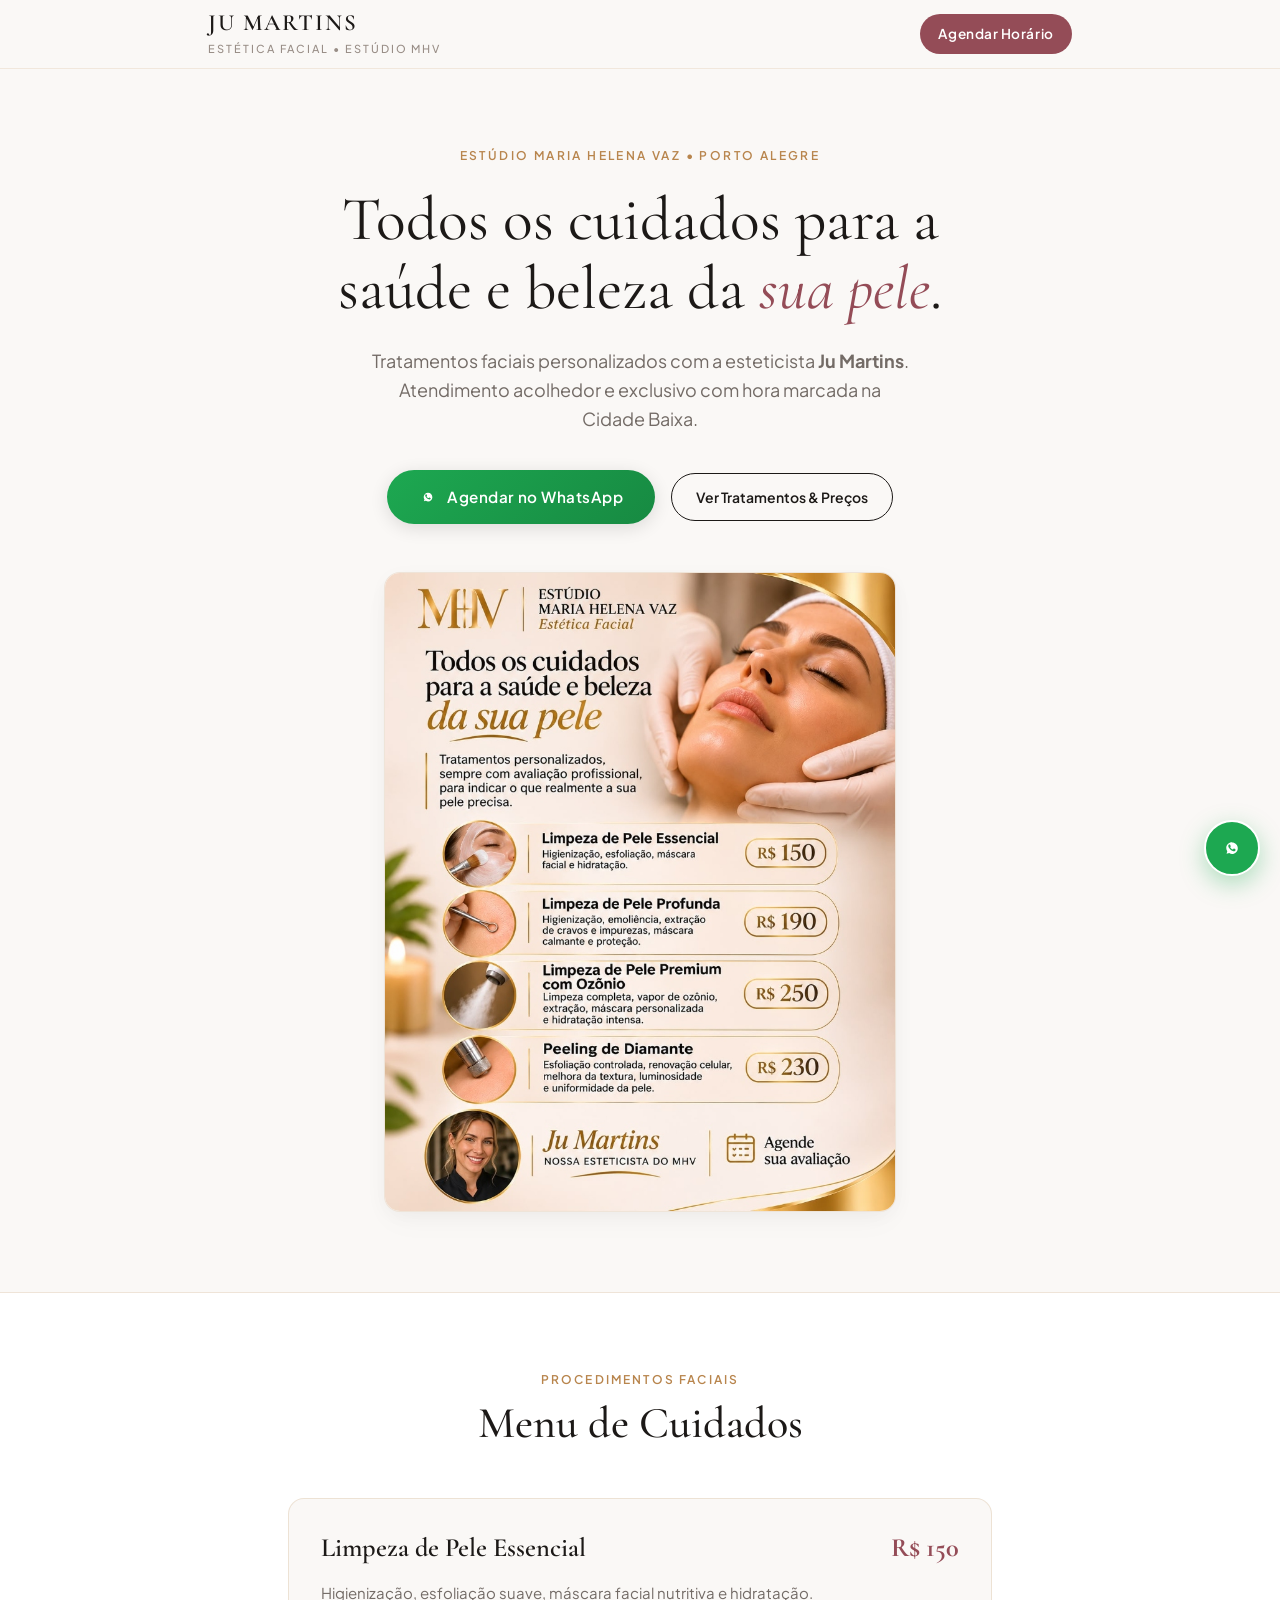
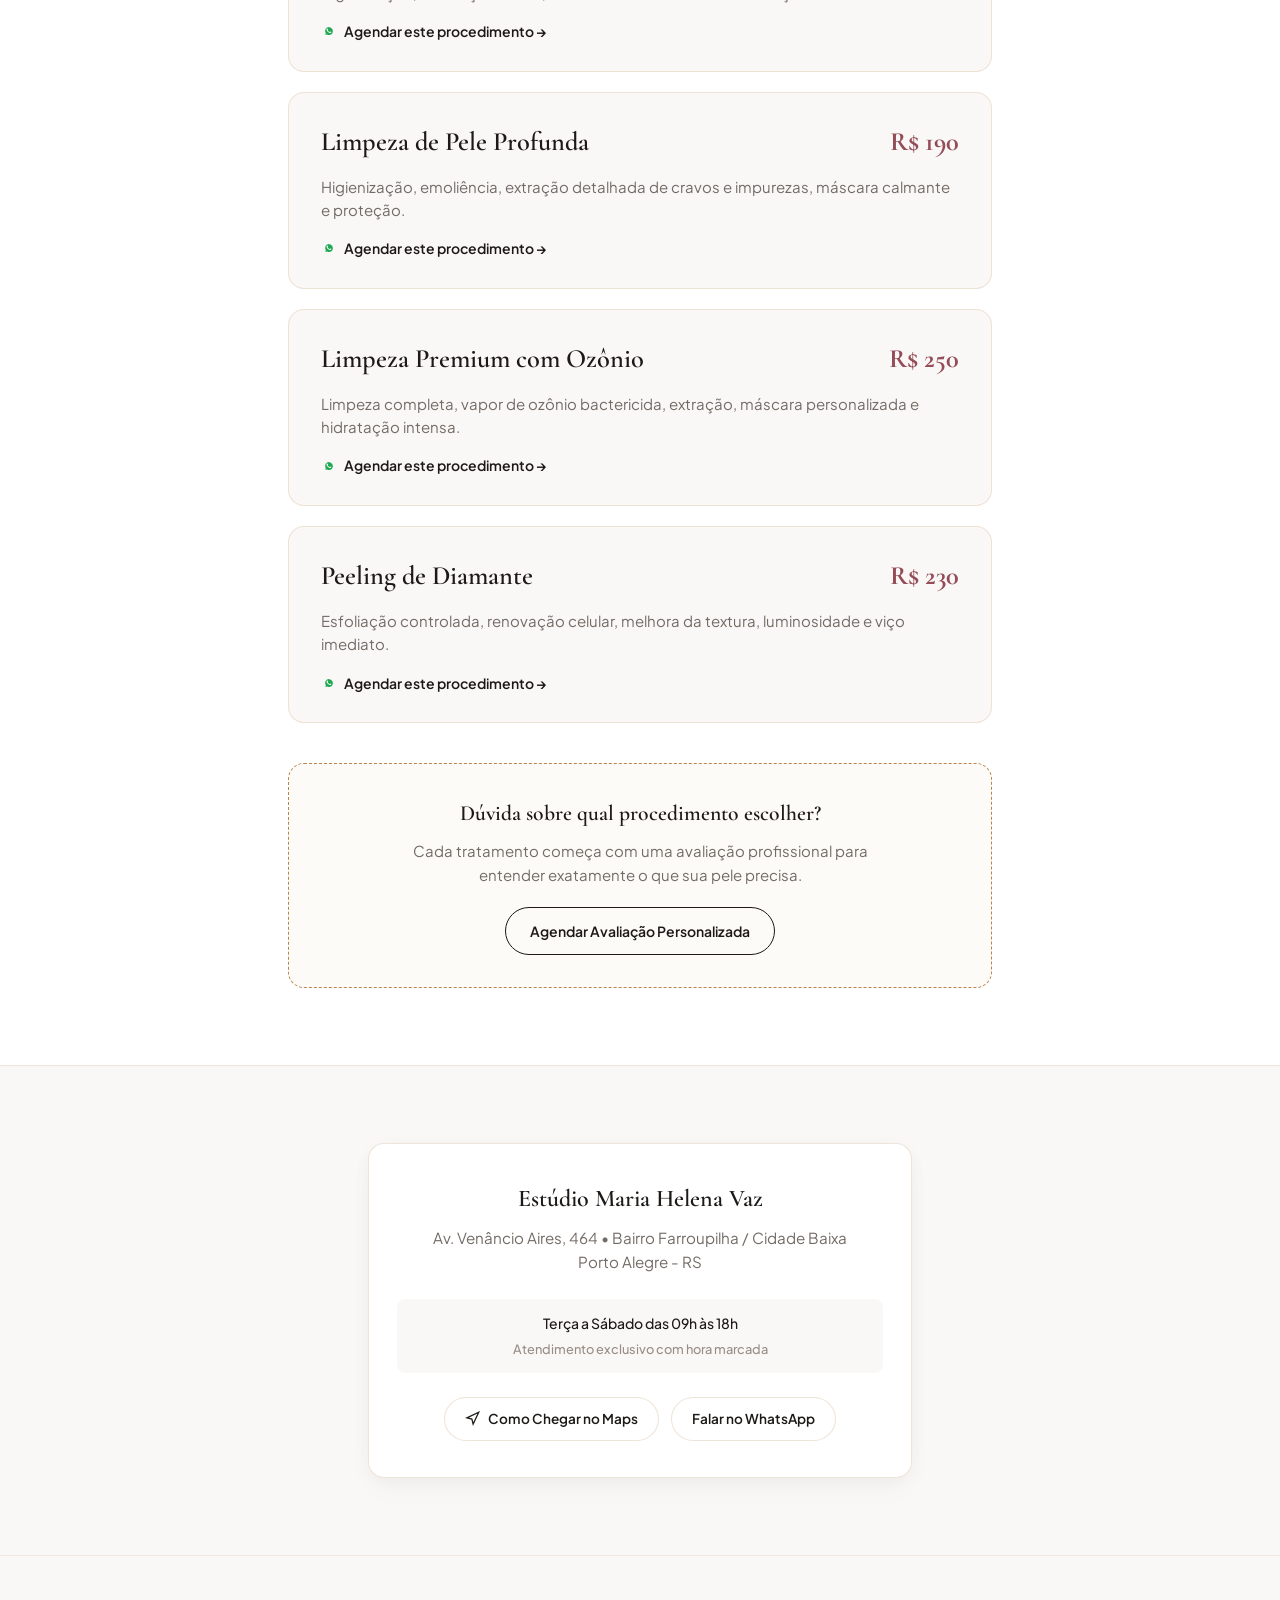
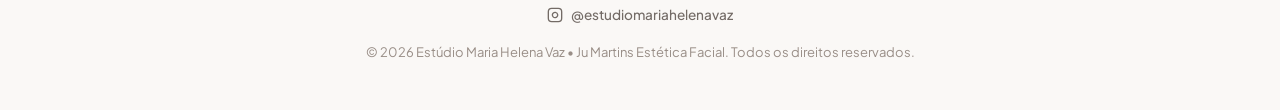
==== index.html @ d86a7240 "feat: site minimalista de agendamento Ju Martins Estetica Facial" ====
<!DOCTYPE html>
<html lang="pt-BR">
<head>
  <meta charset="UTF-8">
  <meta name="viewport" content="width=device-width, initial-scale=1.0, maximum-scale=5.0, viewport-fit=cover">
  <title>Ju Martins | Estética Facial &bull; Estúdio MHV</title>
  
  <meta name="description" content="Tratamentos faciais personalizados com a esteticista Ju Martins no Estúdio Maria Helena Vaz. Av. Venâncio Aires, 464 — Porto Alegre.">
  <meta name="theme-color" content="#FAF8F6">
  
  <!-- Open Graph -->
  <meta property="og:type" content="website">
  <meta property="og:title" content="Ju Martins | Estética Facial &bull; Estúdio MHV">
  <meta property="og:description" content="Todos os cuidados para a saúde e beleza da sua pele. Agendamentos pelo WhatsApp.">
  <meta property="og:image" content="assets/banner-mhv.jpg">
  <meta property="og:locale" content="pt_BR">

  <!-- Favicon -->
  <link rel="icon" href="data:image/svg+xml,<svg xmlns=%22http://www.w3.org/2000/svg%22 viewBox=%220%22%20100%20100%22><text y=%22.9em%22 font-size=%2290%22>✨</text></svg>">

  <!-- Google Fonts -->
  <link rel="preconnect" href="https://fonts.googleapis.com">
  <link rel="preconnect" href="https://fonts.gstatic.com" crossorigin>
  <link rel="stylesheet" href="https://fonts.googleapis.com/css2?family=Cormorant+Garamond:ital,wght@0,400;0,500;0,600;0,700;1,400&family=Plus+Jakarta+Sans:wght@300;400;500;600&display=swap">

  <!-- Preload LCP -->
  <link rel="preload" as="image" href="assets/banner-mhv.jpg" fetchpriority="high">

  <!-- Meta Pixel Code -->
  <script>
    !function(f,b,e,v,n,t,s)
    {if(f.fbq)return;n=f.fbq=function(){n.callMethod?
    n.callMethod.apply(n,arguments):n.queue.push(arguments)};
    if(!f._fbq)f._fbq=n;n.push=n;n.loaded=!0;n.version='2.0';
    n.queue=[];t=b.createElement(e);t.async=!0;
    t.src=v;s=b.getElementsByTagName(e)[0];
    s.parentNode.insertBefore(t,s)}(window, document,'script',
    'https://connect.facebook.net/en_US/fbevents.js');
    
    window.META_PIXEL_ID = "SEU_PIXEL_ID_AQUI"; 
    if (window.META_PIXEL_ID && !window.META_PIXEL_ID.includes("SEU_PIXEL")) {
      fbq('init', window.META_PIXEL_ID);
      fbq('track', 'PageView');
    }
  </script>

  <!-- Google Tag -->
  <script async src="https://www.googletagmanager.com/gtag/js?id=G-XXXXXXXXXX"></script>
  <script>
    window.dataLayer = window.dataLayer || [];
    function gtag(){dataLayer.push(arguments);}
    gtag('js', new Date());
    gtag('config', 'G-XXXXXXXXXX', { 'send_page_view': true });
  </script>

  <!-- Estilos -->
  <link rel="stylesheet" href="css/root.css">
  <link rel="stylesheet" href="css/style.css">
</head>
<body>

  <!-- ========================================================================
       HEADER DISCRETO
       ======================================================================== -->
  <header class="site-header">
    <div class="site-container header-inner">
      <a href="#hero" class="brand-logo" aria-label="Ju Martins Estética Facial">
        <span class="brand-title">Ju Martins</span>
        <span class="brand-sub">Estética Facial &bull; Estúdio MHV</span>
      </a>

      <a href="https://wa.me/5551981406640" 
         class="header-cta js-whatsapp-trigger" 
         data-placement="header" 
         data-service="Agendamento Geral"
         aria-label="Agendar horário no WhatsApp">
        Agendar Horário
      </a>
    </div>
  </header>

  <main>
    <!-- ========================================================================
         HERO MINIMALISTA
         ======================================================================== -->
    <section class="hero-section" id="hero">
      <div class="site-container">
        <span class="hero-tag">Estúdio Maria Helena Vaz &bull; Porto Alegre</span>
        <h1 class="hero-title">
          Todos os cuidados para a saúde e beleza da <em>sua pele</em>.
        </h1>
        <p class="hero-desc">
          Tratamentos faciais personalizados com a esteticista <strong>Ju Martins</strong>. Atendimento acolhedor e exclusivo com hora marcada na Cidade Baixa.
        </p>

        <div class="hero-actions">
          <a href="https://wa.me/5551981406640" 
             class="btn-primary btn-whatsapp js-whatsapp-trigger" 
             data-placement="hero_primary" 
             data-service="Avaliação Geral">
            <svg width="18" height="18" viewBox="0 0 24 24" fill="currentColor" aria-hidden="true">
              <path d="M12.031 6.172c-3.181 0-5.767 2.586-5.768 5.766-.001 1.298.38 2.27 1.019 3.287l-.711 2.598 2.669-.699c.969.587 1.764.884 2.801.884l.001-.001c3.18 0 5.767-2.586 5.768-5.766 0-3.18-2.587-5.769-5.78-5.769zm3.374 8.213c-.14.394-.808.756-1.121.785-.314.03-.708.06-2.203-.541-1.802-.725-2.96-2.56-3.05-2.679-.089-.119-.729-.972-.729-1.855 0-.883.462-1.317.625-1.496.163-.179.356-.224.475-.224.119 0 .238.001.341.006.109.006.255-.041.399.304.149.357.509 1.242.554 1.332.045.09.075.194.015.313-.06.119-.089.194-.179.299-.089.104-.188.233-.268.313-.09.09-.184.188-.079.367.104.179.465.767 1.001 1.244.69.614 1.272.805 1.451.895.179.09.283.075.388-.045.104-.119.447-.521.566-.7.119-.179.238-.149.399-.09.16.06 1.02.481 1.196.57.175.09.293.134.337.208.045.074.045.432-.095.826z"/>
            </svg>
            Agendar no WhatsApp
          </a>
          <a href="#tratamentos" class="btn-secondary">
            Ver Tratamentos & Preços
          </a>
        </div>

        <div class="hero-visual">
          <img src="assets/banner-mhv.jpg" 
               alt="Estúdio Maria Helena Vaz - Ju Martins Estética Facial" 
               fetchpriority="high"
               loading="eager" 
               width="600" 
               height="750">
        </div>
      </div>
    </section>

    <!-- ========================================================================
         MENU DE TRATAMENTOS (SPA MENU ELEGANTE & ENXUTO)
         ======================================================================== -->
    <section class="menu-section" id="tratamentos">
      <div class="site-container">
        <div class="section-head">
          <span class="section-subtitle">Procedimentos Faciais</span>
          <h2 class="section-title">Menu de Cuidados</h2>
        </div>

        <div class="treatments-list" id="treatments-container">
          <!-- Item 1 -->
          <article class="treatment-item">
            <div class="treatment-row">
              <h3 class="treatment-name">Limpeza de Pele Essencial</h3>
              <span class="treatment-price">R$ 150</span>
            </div>
            <p class="treatment-desc">Higienização, esfoliação suave, máscara facial nutritiva e hidratação.</p>
            <a href="https://wa.me/5551981406640?text=Ol%C3%A1%2C%20Ju!%20Gostaria%20de%20agendar%20a%20Limpeza%20de%20Pele%20Essencial%20(R%24%20150)%20no%20Est%C3%BAdio%20MHV." 
               class="treatment-link js-whatsapp-trigger" 
               data-placement="menu_item" 
               data-service="Limpeza de Pele Essencial" 
               data-price="150">
              <svg width="16" height="16" viewBox="0 0 24 24" fill="currentColor" aria-hidden="true">
                <path d="M12.031 6.172c-3.181 0-5.767 2.586-5.768 5.766-.001 1.298.38 2.27 1.019 3.287l-.711 2.598 2.669-.699c.969.587 1.764.884 2.801.884l.001-.001c3.18 0 5.767-2.586 5.768-5.766 0-3.18-2.587-5.769-5.78-5.769zm3.374 8.213c-.14.394-.808.756-1.121.785-.314.03-.708.06-2.203-.541-1.802-.725-2.96-2.56-3.05-2.679-.089-.119-.729-.972-.729-1.855 0-.883.462-1.317.625-1.496.163-.179.356-.224.475-.224.119 0 .238.001.341.006.109.006.255-.041.399.304.149.357.509 1.242.554 1.332.045.09.075.194.015.313-.06.119-.089.194-.179.299-.089.104-.188.233-.268.313-.09.09-.184.188-.079.367.104.179.465.767 1.001 1.244.69.614 1.272.805 1.451.895.179.09.283.075.388-.045.104-.119.447-.521.566-.7.119-.179.238-.149.399-.09.16.06 1.02.481 1.196.57.175.09.293.134.337.208.045.074.045.432-.095.826z"/>
              </svg>
              Agendar este procedimento &rarr;
            </a>
          </article>

          <!-- Item 2 -->
          <article class="treatment-item">
            <div class="treatment-row">
              <h3 class="treatment-name">Limpeza de Pele Profunda</h3>
              <span class="treatment-price">R$ 190</span>
            </div>
            <p class="treatment-desc">Higienização, emoliência, extração detalhada de cravos e impurezas, máscara calmante e proteção.</p>
            <a href="https://wa.me/5551981406640?text=Ol%C3%A1%2C%20Ju!%20Gostaria%20de%20agendar%20a%20Limpeza%20de%20Pele%20Profunda%20(R%24%20190)%20no%20Est%C3%BAdio%20MHV." 
               class="treatment-link js-whatsapp-trigger" 
               data-placement="menu_item" 
               data-service="Limpeza de Pele Profunda" 
               data-price="190">
              <svg width="16" height="16" viewBox="0 0 24 24" fill="currentColor" aria-hidden="true">
                <path d="M12.031 6.172c-3.181 0-5.767 2.586-5.768 5.766-.001 1.298.38 2.27 1.019 3.287l-.711 2.598 2.669-.699c.969.587 1.764.884 2.801.884l.001-.001c3.18 0 5.767-2.586 5.768-5.766 0-3.18-2.587-5.769-5.78-5.769zm3.374 8.213c-.14.394-.808.756-1.121.785-.314.03-.708.06-2.203-.541-1.802-.725-2.96-2.56-3.05-2.679-.089-.119-.729-.972-.729-1.855 0-.883.462-1.317.625-1.496.163-.179.356-.224.475-.224.119 0 .238.001.341.006.109.006.255-.041.399.304.149.357.509 1.242.554 1.332.045.09.075.194.015.313-.06.119-.089.194-.179.299-.089.104-.188.233-.268.313-.09.09-.184.188-.079.367.104.179.465.767 1.001 1.244.69.614 1.272.805 1.451.895.179.09.283.075.388-.045.104-.119.447-.521.566-.7.119-.179.238-.149.399-.09.16.06 1.02.481 1.196.57.175.09.293.134.337.208.045.074.045.432-.095.826z"/>
              </svg>
              Agendar este procedimento &rarr;
            </a>
          </article>

          <!-- Item 3 -->
          <article class="treatment-item">
            <div class="treatment-row">
              <h3 class="treatment-name">Limpeza Premium com Ozônio</h3>
              <span class="treatment-price">R$ 250</span>
            </div>
            <p class="treatment-desc">Limpeza completa, vapor de ozônio bactericida, extração, máscara personalizada e hidratação intensa.</p>
            <a href="https://wa.me/5551981406640?text=Ol%C3%A1%2C%20Ju!%20Gostaria%20de%20agendar%20a%20Limpeza%20Premium%20com%20Oz%C3%B4nio%20(R%24%20250)%20no%20Est%C3%BAdio%20MHV." 
               class="treatment-link js-whatsapp-trigger" 
               data-placement="menu_item" 
               data-service="Limpeza Premium com Ozônio" 
               data-price="250">
              <svg width="16" height="16" viewBox="0 0 24 24" fill="currentColor" aria-hidden="true">
                <path d="M12.031 6.172c-3.181 0-5.767 2.586-5.768 5.766-.001 1.298.38 2.27 1.019 3.287l-.711 2.598 2.669-.699c.969.587 1.764.884 2.801.884l.001-.001c3.18 0 5.767-2.586 5.768-5.766 0-3.18-2.587-5.769-5.78-5.769zm3.374 8.213c-.14.394-.808.756-1.121.785-.314.03-.708.06-2.203-.541-1.802-.725-2.96-2.56-3.05-2.679-.089-.119-.729-.972-.729-1.855 0-.883.462-1.317.625-1.496.163-.179.356-.224.475-.224.119 0 .238.001.341.006.109.006.255-.041.399.304.149.357.509 1.242.554 1.332.045.09.075.194.015.313-.06.119-.089.194-.179.299-.089.104-.188.233-.268.313-.09.09-.184.188-.079.367.104.179.465.767 1.001 1.244.69.614 1.272.805 1.451.895.179.09.283.075.388-.045.104-.119.447-.521.566-.7.119-.179.238-.149.399-.09.16.06 1.02.481 1.196.57.175.09.293.134.337.208.045.074.045.432-.095.826z"/>
              </svg>
              Agendar este procedimento &rarr;
            </a>
          </article>

          <!-- Item 4 -->
          <article class="treatment-item">
            <div class="treatment-row">
              <h3 class="treatment-name">Peeling de Diamante</h3>
              <span class="treatment-price">R$ 230</span>
            </div>
            <p class="treatment-desc">Esfoliação controlada, renovação celular, melhora da textura, luminosidade e viço imediato.</p>
            <a href="https://wa.me/5551981406640?text=Ol%C3%A1%2C%20Ju!%20Gostaria%20de%20agendar%20o%20Peeling%20de%20Diamante%20(R%24%20230)%20no%20Est%C3%BAdio%20MHV." 
               class="treatment-link js-whatsapp-trigger" 
               data-placement="menu_item" 
               data-service="Peeling de Diamante" 
               data-price="230">
              <svg width="16" height="16" viewBox="0 0 24 24" fill="currentColor" aria-hidden="true">
                <path d="M12.031 6.172c-3.181 0-5.767 2.586-5.768 5.766-.001 1.298.38 2.27 1.019 3.287l-.711 2.598 2.669-.699c.969.587 1.764.884 2.801.884l.001-.001c3.18 0 5.767-2.586 5.768-5.766 0-3.18-2.587-5.769-5.78-5.769zm3.374 8.213c-.14.394-.808.756-1.121.785-.314.03-.708.06-2.203-.541-1.802-.725-2.96-2.56-3.05-2.679-.089-.119-.729-.972-.729-1.855 0-.883.462-1.317.625-1.496.163-.179.356-.224.475-.224.119 0 .238.001.341.006.109.006.255-.041.399.304.149.357.509 1.242.554 1.332.045.09.075.194.015.313-.06.119-.089.194-.179.299-.089.104-.188.233-.268.313-.09.09-.184.188-.079.367.104.179.465.767 1.001 1.244.69.614 1.272.805 1.451.895.179.09.283.075.388-.045.104-.119.447-.521.566-.7.119-.179.238-.149.399-.09.16.06 1.02.481 1.196.57.175.09.293.134.337.208.045.074.045.432-.095.826z"/>
              </svg>
              Agendar este procedimento &rarr;
            </a>
          </article>
        </div>

        <div class="note-box">
          <h4>Dúvida sobre qual procedimento escolher?</h4>
          <p>Cada tratamento começa com uma avaliação profissional para entender exatamente o que sua pele precisa.</p>
          <a href="https://wa.me/5551981406640?text=Ol%C3%A1%2C%20Ju%20Martins!%20Gostaria%20de%20agendar%20uma%20avalia%C3%A7%C3%A3o%20facial%20no%20Est%C3%BAdio%20Maria%20Helena%20Vaz." 
             class="btn-secondary js-whatsapp-trigger" 
             data-placement="evaluation_box" 
             data-service="Avaliação Facial Inicial">
            Agendar Avaliação Personalizada
          </a>
        </div>
      </div>
    </section>

    <!-- ========================================================================
         ESPAÇO & LOCALIZAÇÃO
         ======================================================================== -->
    <section class="location-section" id="localizacao">
      <div class="site-container">
        <div class="location-card">
          <div class="location-address">
            <h4>Estúdio Maria Helena Vaz</h4>
            <p>
              Av. Venâncio Aires, 464 &bull; Bairro Farroupilha / Cidade Baixa<br>
              Porto Alegre - RS
            </p>
          </div>

          <div class="location-hours">
            <span>Terça a Sábado das 09h às 18h</span>
            <span style="font-size: 0.8rem; color: var(--text-soft);">Atendimento exclusivo com hora marcada</span>
          </div>

          <div class="location-actions">
            <a href="https://www.google.com/maps/search/?api=1&query=Av.+Ven%C3%A2ncio+Aires%2C+464+-+Cidade+Baixa%2C+Porto+Alegre+-+RS" 
               target="_blank" 
               rel="noopener noreferrer" 
               class="btn-pill-maps">
              <svg width="15" height="15" viewBox="0 0 24 24" fill="none" stroke="currentColor" stroke-width="2">
                <polygon points="3 11 22 2 13 21 11 13 3 11"></polygon>
              </svg>
              Como Chegar no Maps
            </a>
            <a href="https://wa.me/5551981406640" 
               class="btn-pill-maps js-whatsapp-trigger" 
               data-placement="location_card" 
               data-service="Dúvidas de Localização">
              Falar no WhatsApp
            </a>
          </div>
        </div>
      </div>
    </section>
  </main>

  <!-- ========================================================================
       FOOTER DISCRETO
       ======================================================================== -->
  <footer class="site-footer">
    <div class="site-container footer-inner">
      <a href="https://instagram.com/estudiomariahelenavaz" 
         target="_blank" 
         rel="noopener noreferrer" 
         class="footer-social">
        <svg width="16" height="16" viewBox="0 0 24 24" fill="none" stroke="currentColor" stroke-width="2">
          <rect x="2" y="2" width="20" height="20" rx="5" ry="5"></rect>
          <path d="M16 11.37A4 4 0 1 1 12.63 8 4 4 0 0 1 16 11.37z"></path>
          <line x1="17.5" y1="6.5" x2="17.51" y2="6.5"></line>
        </svg>
        <span>@estudiomariahelenavaz</span>
      </a>
      <p>&copy; <span id="year">2026</span> Estúdio Maria Helena Vaz &bull; Ju Martins Estética Facial. Todos os direitos reservados.</p>
    </div>
  </footer>

  <!-- ========================================================================
       BOTÃO FLUTUANTE DE WHATSAPP
       ======================================================================== -->
  <div class="floating-whatsapp">
    <a href="https://wa.me/5551981406640" 
       class="floating-btn js-whatsapp-trigger" 
       data-placement="floating_button" 
       data-service="WhatsApp Flutuante" 
       aria-label="Agendar horário no WhatsApp com a esteticista">
      <svg width="24" height="24" viewBox="0 0 24 24" fill="currentColor">
        <path d="M12.031 6.172c-3.181 0-5.767 2.586-5.768 5.766-.001 1.298.38 2.27 1.019 3.287l-.711 2.598 2.669-.699c.969.587 1.764.884 2.801.884l.001-.001c3.18 0 5.767-2.586 5.768-5.766 0-3.18-2.587-5.769-5.78-5.769zm3.374 8.213c-.14.394-.808.756-1.121.785-.314.03-.708.06-2.203-.541-1.802-.725-2.96-2.56-3.05-2.679-.089-.119-.729-.972-.729-1.855 0-.883.462-1.317.625-1.496.163-.179.356-.224.475-.224.119 0 .238.001.341.006.109.006.255-.041.399.304.149.357.509 1.242.554 1.332.045.09.075.194.015.313-.06.119-.089.194-.179.299-.089.104-.188.233-.268.313-.09.09-.184.188-.079.367.104.179.465.767 1.001 1.244.69.614 1.272.805 1.451.895.179.09.283.075.388-.045.104-.119.447-.521.566-.7.119-.179.238-.149.399-.09.16.06 1.02.481 1.196.57.175.09.293.134.337.208.045.074.045.432-.095.826z"/>
      </svg>
    </a>
  </div>

  <!-- Scripts -->
  <script src="js/main.js" defer></script>
  <script>
    document.addEventListener("DOMContentLoaded", function() {
      var yr = document.getElementById("year");
      if (yr) yr.textContent = new Date().getFullYear();
    });
  </script>
</body>
</html>
---- css/root.css ----
/* ==========================================================================
   MINIMALIST LUXURY DESIGN SYSTEM - JU MARTINS ESTÉTICA FACIAL
   Estúdio Maria Helena Vaz &bull; Minimalista, Elegante & Enxuto
   ========================================================================== */

:root {
  /* Paleta Minimalista Nobre */
  --primary: #944C57;             /* Rose Gold Escuro Editorial */
  --primary-light: #F7EFEF;       /* Blush Nude Suave */
  --primary-border: rgba(148, 76, 87, 0.16);

  --gold: #B8854D;                /* Champanhe Ouro Fino */
  --gold-light: #FDFBF7;          /* Fundo suave com brilho quente */
  --gold-border: rgba(184, 133, 77, 0.22);

  --bg-main: #FAF8F6;             /* Nude Off-White Quente e Arejado */
  --bg-card: #FFFFFF;             /* Branco Puro para respiro */

  --text-main: #1C1917;           /* Preto Quente / Carvão Suave */
  --text-muted: #736B66;          /* Cinza Nobre e Legível */
  --text-soft: #998E87;           /* Detalhes discretos */

  /* Tipografia */
  --font-serif: 'Cormorant Garamond', Georgia, serif;
  --font-sans: 'Plus Jakarta Sans', system-ui, -apple-system, sans-serif;

  /* Espaçamentos e Raios */
  --radius-sm: 8px;
  --radius-md: 16px;
  --radius-pill: 9999px;

  /* Sombras Quase Invisíveis (Efeito Galeria de Arte) */
  --shadow-subtle: 0 4px 20px -2px rgba(28, 25, 23, 0.04), 0 12px 32px -4px rgba(28, 25, 23, 0.03);
  --shadow-float: 0 12px 30px rgba(0, 0, 0, 0.12);
}

/* Reset e Base */
*, *::before, *::after {
  box-sizing: border-box;
  margin: 0;
  padding: 0;
}

html {
  font-size: 100%;
  scroll-behavior: smooth;
  -webkit-text-size-adjust: 100%;
  text-rendering: optimizeLegibility;
}

body {
  font-family: var(--font-sans);
  color: var(--text-main);
  background-color: var(--bg-main);
  line-height: 1.6;
  overflow-x: hidden;
  -webkit-font-smoothing: antialiased;
}

img, svg {
  display: block;
  max-width: 100%;
  height: auto;
}

a {
  color: inherit;
  text-decoration: none;
  transition: opacity 0.2s ease, transform 0.2s ease;
  touch-action: manipulation;
}

button {
  font-family: inherit;
  border: none;
  background: none;
  cursor: pointer;
  touch-action: manipulation;
}

a:focus-visible, button:focus-visible {
  outline: 1.5px solid var(--primary);
  outline-offset: 3px;
}
---- css/style.css ----
/* ==========================================================================
   MINIMALIST LUXURY STYLESHEET - JU MARTINS ESTÉTICA FACIAL
   Estética Limpa, Arejada e Sofisticada
   ========================================================================== */

/* Container Central */
.site-container {
  width: 100%;
  max-width: 58rem; /* 928px - Foco editorial confortável */
  margin: 0 auto;
  padding: 0 clamp(1.25rem, 4vw, 2rem);
}

/* --------------------------------------------------------------------------
   1. HEADER MINIMALISTA
   -------------------------------------------------------------------------- */
.site-header {
  position: sticky;
  top: 0;
  left: 0;
  width: 100%;
  z-index: 100;
  background: rgba(250, 248, 246, 0.92);
  backdrop-filter: blur(12px);
  -webkit-backdrop-filter: blur(12px);
  border-bottom: 1px solid rgba(184, 133, 77, 0.15);
}

.header-inner {
  display: flex;
  align-items: center;
  justify-content: space-between;
  height: 4.25rem;
}

.brand-logo {
  display: flex;
  flex-direction: column;
}

.brand-title {
  font-family: var(--font-serif);
  font-size: 1.45rem;
  font-weight: 600;
  letter-spacing: 0.08em;
  color: var(--text-main);
  line-height: 1.1;
  text-transform: uppercase;
}

.brand-sub {
  font-size: 0.6875rem;
  letter-spacing: 0.18em;
  text-transform: uppercase;
  color: var(--text-soft);
  font-weight: 500;
  margin-top: 0.2rem;
}

.header-cta {
  display: inline-flex;
  align-items: center;
  gap: 0.45rem;
  font-size: 0.85rem;
  font-weight: 600;
  letter-spacing: 0.04em;
  padding: 0.55rem 1.15rem;
  border-radius: var(--radius-pill);
  background: var(--primary);
  color: #FFFFFF;
  transition: opacity 0.2s, transform 0.2s;
}

.header-cta:hover {
  opacity: 0.9;
  transform: translateY(-1px);
}

/* --------------------------------------------------------------------------
   2. HERO EDITORIAL
   -------------------------------------------------------------------------- */
.hero-section {
  padding-top: clamp(3rem, 6vw, 4.5rem);
  padding-bottom: clamp(3.5rem, 7vw, 5rem);
  text-align: center;
}

.hero-tag {
  display: inline-block;
  font-size: 0.75rem;
  font-weight: 600;
  letter-spacing: 0.2em;
  text-transform: uppercase;
  color: var(--gold);
  margin-bottom: 1.25rem;
}

.hero-title {
  font-family: var(--font-serif);
  font-size: clamp(2.35rem, 5.5vw, 3.85rem);
  font-weight: 400;
  line-height: 1.12;
  color: var(--text-main);
  max-width: 44rem;
  margin: 0 auto 1.5rem auto;
}

.hero-title em {
  font-style: italic;
  font-weight: 400;
  color: var(--primary);
}

.hero-desc {
  font-size: clamp(1rem, 1.8vw, 1.125rem);
  color: var(--text-muted);
  max-width: 34rem;
  margin: 0 auto 2.25rem auto;
  line-height: 1.6;
}

.hero-actions {
  display: flex;
  flex-direction: column;
  align-items: center;
  gap: 1rem;
}

.btn-primary {
  display: inline-flex;
  align-items: center;
  justify-content: center;
  gap: 0.65rem;
  font-size: 0.95rem;
  font-weight: 600;
  letter-spacing: 0.03em;
  padding: 0.95rem 2rem;
  border-radius: var(--radius-pill);
  background: var(--text-main);
  color: #FFFFFF;
  box-shadow: 0 4px 18px rgba(0, 0, 0, 0.12);
  transition: all 0.2s ease;
}

.btn-primary:hover {
  background: var(--primary);
  transform: translateY(-2px);
  box-shadow: 0 6px 22px rgba(148, 76, 87, 0.25);
}

.btn-whatsapp {
  background: linear-gradient(135deg, #1DA851 0%, #178A42 100%);
  color: #FFFFFF;
}

.btn-whatsapp:hover {
  background: #178A42;
  box-shadow: 0 6px 22px rgba(29, 168, 81, 0.3);
}

.hero-visual {
  margin-top: 3rem;
  max-width: 32rem;
  margin-left: auto;
  margin-right: auto;
  border-radius: var(--radius-md);
  overflow: hidden;
  box-shadow: var(--shadow-subtle);
  border: 1px solid var(--gold-border);
  background: #FFFFFF;
  position: relative;
}

.hero-visual img {
  width: 100%;
  height: auto;
  display: block;
}

/* --------------------------------------------------------------------------
   3. MENU DE TRATAMENTOS (SPA MENU MINIMALISTA)
   -------------------------------------------------------------------------- */
.menu-section {
  padding: clamp(3.5rem, 6vw, 5rem) 0;
  border-top: 1px solid var(--gold-border);
  border-bottom: 1px solid var(--gold-border);
  background: #FFFFFF;
}

.section-head {
  text-align: center;
  margin-bottom: 3rem;
}

.section-subtitle {
  font-size: 0.75rem;
  font-weight: 600;
  letter-spacing: 0.18em;
  text-transform: uppercase;
  color: var(--gold);
  margin-bottom: 0.5rem;
  display: block;
}

.section-title {
  font-family: var(--font-serif);
  font-size: clamp(2rem, 3.8vw, 2.75rem);
  font-weight: 500;
  color: var(--text-main);
  line-height: 1.2;
}

.treatments-list {
  display: flex;
  flex-direction: column;
  gap: 1.25rem;
  max-width: 44rem;
  margin: 0 auto;
}

.treatment-item {
  background: var(--bg-main);
  border: 1px solid rgba(184, 133, 77, 0.2);
  border-radius: var(--radius-md);
  padding: 1.75rem clamp(1.25rem, 3vw, 2rem);
  display: flex;
  flex-direction: column;
  gap: 0.75rem;
  transition: transform 0.2s ease, border-color 0.2s ease, box-shadow 0.2s ease;
}

.treatment-item:hover {
  transform: translateY(-2px);
  border-color: var(--gold);
  box-shadow: var(--shadow-subtle);
  background: #FFFFFF;
}

.treatment-row {
  display: flex;
  align-items: baseline;
  justify-content: space-between;
  gap: 1rem;
}

.treatment-name {
  font-family: var(--font-serif);
  font-size: clamp(1.35rem, 2.2vw, 1.65rem);
  font-weight: 600;
  color: var(--text-main);
  line-height: 1.2;
}

.treatment-price {
  font-family: var(--font-serif);
  font-size: clamp(1.35rem, 2.2vw, 1.65rem);
  font-weight: 700;
  color: var(--primary);
  white-space: nowrap;
}

.treatment-desc {
  font-size: 0.9375rem;
  color: var(--text-muted);
  line-height: 1.55;
}

.treatment-link {
  display: inline-flex;
  align-items: center;
  gap: 0.45rem;
  font-size: 0.875rem;
  font-weight: 600;
  color: var(--text-main);
  margin-top: 0.25rem;
  transition: color 0.2s, gap 0.2s;
}

.treatment-link svg {
  color: #1DA851;
  transition: transform 0.2s;
}

.treatment-item:hover .treatment-link {
  color: var(--primary);
  gap: 0.65rem;
}

.treatment-item:hover .treatment-link svg {
  transform: scale(1.1);
}

/* --------------------------------------------------------------------------
   4. AVALIAÇÃO PERSONALIZADA (CHAMADA DISCRETA)
   -------------------------------------------------------------------------- */
.note-box {
  margin-top: 2.5rem;
  text-align: center;
  padding: 2rem 1.5rem;
  background: var(--gold-light);
  border: 1px dashed var(--gold);
  border-radius: var(--radius-md);
  max-width: 44rem;
  margin-left: auto;
  margin-right: auto;
}

.note-box h4 {
  font-family: var(--font-serif);
  font-size: 1.35rem;
  font-weight: 600;
  color: var(--text-main);
  margin-bottom: 0.5rem;
}

.note-box p {
  font-size: 0.9375rem;
  color: var(--text-muted);
  margin-bottom: 1.25rem;
  max-width: 32rem;
  margin-left: auto;
  margin-right: auto;
}

.btn-secondary {
  display: inline-flex;
  align-items: center;
  gap: 0.5rem;
  font-size: 0.875rem;
  font-weight: 600;
  padding: 0.75rem 1.5rem;
  border-radius: var(--radius-pill);
  border: 1px solid var(--text-main);
  color: var(--text-main);
  transition: all 0.2s;
}

.btn-secondary:hover {
  background: var(--text-main);
  color: #FFFFFF;
}

/* --------------------------------------------------------------------------
   5. ESPAÇO & LOCALIZAÇÃO
   -------------------------------------------------------------------------- */
.location-section {
  padding: clamp(3.5rem, 6vw, 5rem) 0;
  text-align: center;
}

.location-card {
  max-width: 34rem;
  margin: 0 auto;
  padding: 2.25rem 1.75rem;
  background: #FFFFFF;
  border: 1px solid var(--gold-border);
  border-radius: var(--radius-md);
  box-shadow: var(--shadow-subtle);
  display: flex;
  flex-direction: column;
  gap: 1.5rem;
  align-items: center;
}

.location-address h4 {
  font-family: var(--font-serif);
  font-size: 1.5rem;
  font-weight: 600;
  color: var(--text-main);
  margin-bottom: 0.5rem;
}

.location-address p {
  font-size: 0.95rem;
  color: var(--text-muted);
  line-height: 1.6;
}

.location-hours {
  display: flex;
  flex-direction: column;
  gap: 0.25rem;
  padding: 0.85rem 1.5rem;
  background: var(--bg-main);
  border-radius: var(--radius-sm);
  width: 100%;
}

.location-hours span {
  font-size: 0.875rem;
  color: var(--text-main);
  font-weight: 500;
}

.location-actions {
  display: flex;
  flex-wrap: wrap;
  justify-content: center;
  gap: 0.75rem;
}

.btn-pill-maps {
  display: inline-flex;
  align-items: center;
  gap: 0.45rem;
  font-size: 0.85rem;
  font-weight: 600;
  padding: 0.65rem 1.25rem;
  border-radius: var(--radius-pill);
  border: 1px solid var(--gold-border);
  color: var(--text-main);
  background: #FFFFFF;
}

.btn-pill-maps:hover {
  border-color: var(--text-main);
}

/* --------------------------------------------------------------------------
   6. FOOTER DISCRETO
   -------------------------------------------------------------------------- */
.site-footer {
  padding: 3rem 0;
  border-top: 1px solid rgba(184, 133, 77, 0.15);
  text-align: center;
  font-size: 0.8125rem;
  color: var(--text-soft);
}

.footer-inner {
  display: flex;
  flex-direction: column;
  align-items: center;
  gap: 1rem;
}

.footer-social {
  display: inline-flex;
  align-items: center;
  gap: 0.45rem;
  font-size: 0.85rem;
  color: var(--text-muted);
  font-weight: 500;
}

.footer-social:hover {
  color: var(--primary);
}

/* --------------------------------------------------------------------------
   7. BOTÃO FLUTUANTE DE WHATSAPP (MINIMALISTA)
   -------------------------------------------------------------------------- */
.floating-whatsapp {
  position: fixed;
  bottom: calc(1.5rem + env(safe-area-inset-bottom, 0px));
  right: calc(1.25rem + env(safe-area-inset-right, 0px));
  z-index: 999;
}

.floating-btn {
  width: 3.5rem;
  height: 3.5rem;
  border-radius: 50%;
  background: #1DA851;
  color: #FFFFFF;
  display: flex;
  align-items: center;
  justify-content: center;
  box-shadow: 0 8px 24px rgba(29, 168, 81, 0.35);
  border: 2px solid #FFFFFF;
  transition: transform 0.2s ease;
}

.floating-btn:hover {
  transform: scale(1.08);
}

/* Responsivo */
@media (min-width: 48rem) {
  .hero-actions {
    flex-direction: row;
    justify-content: center;
  }
}
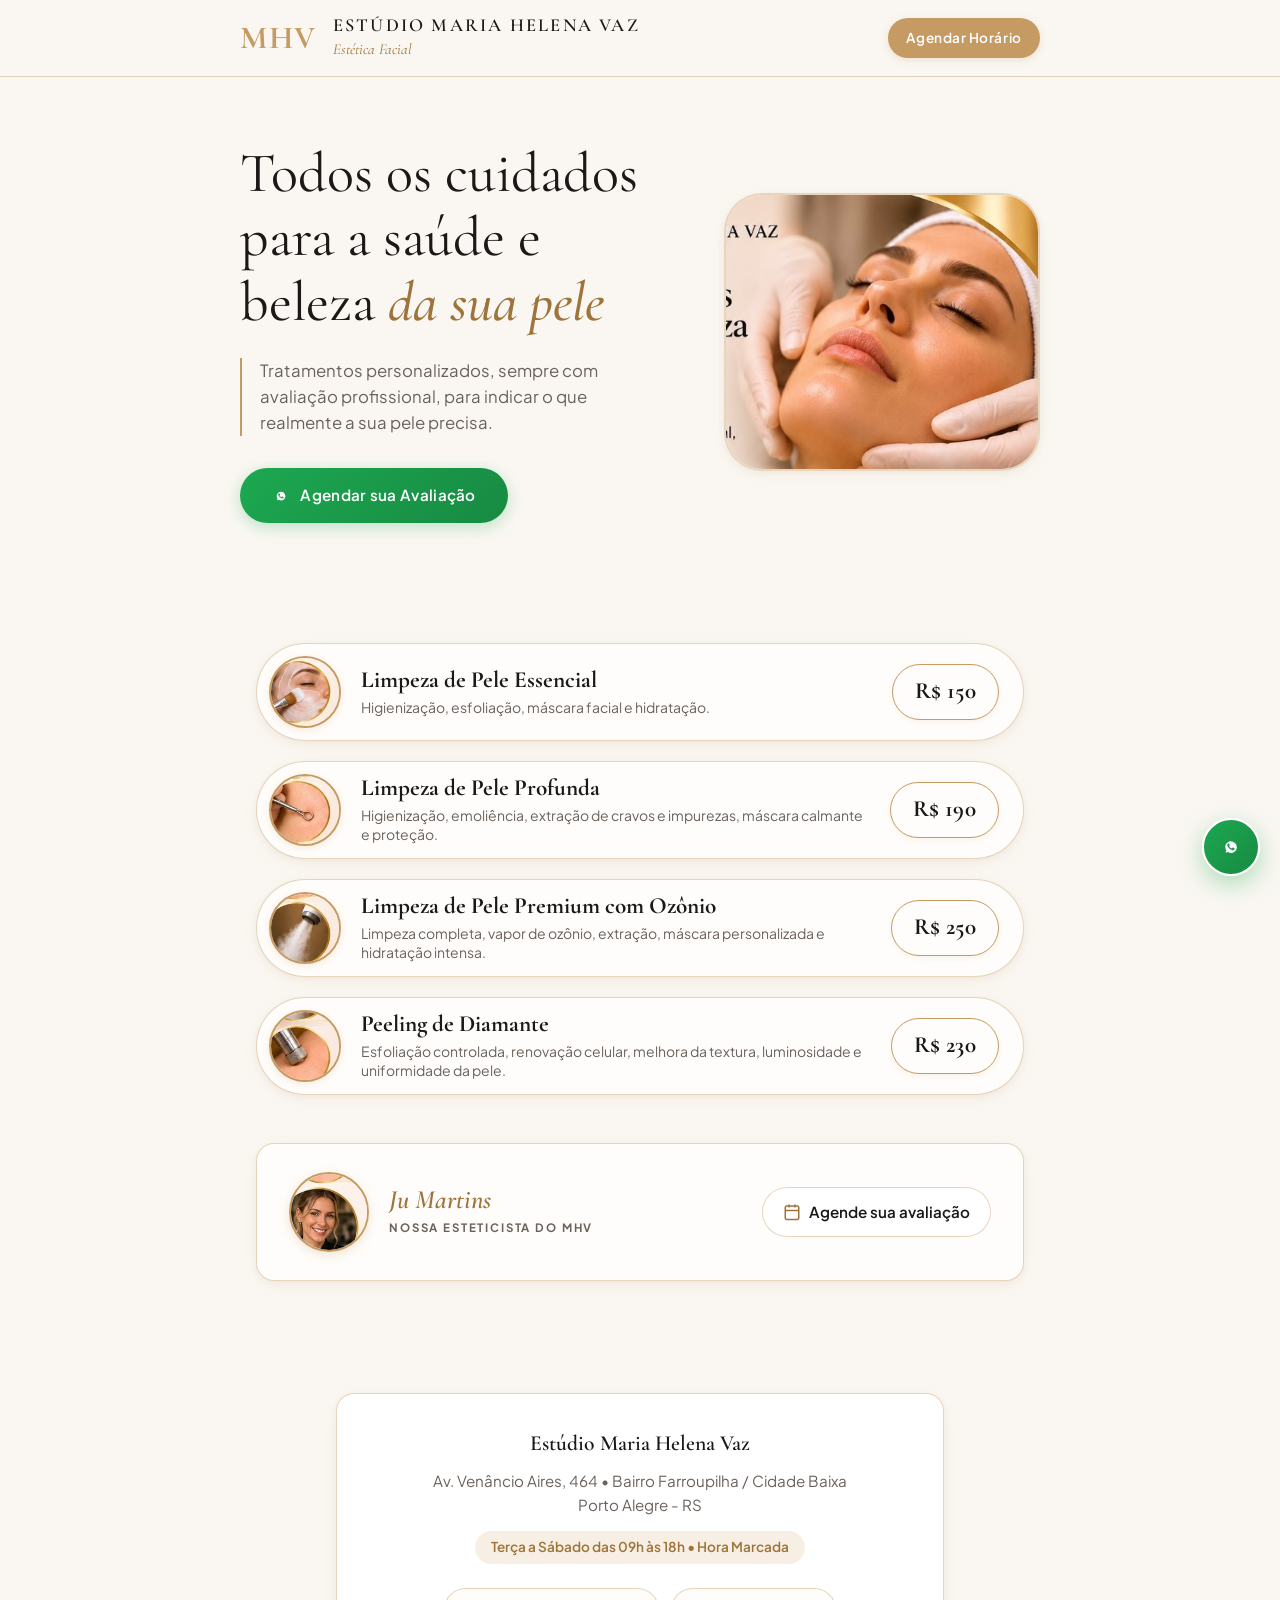
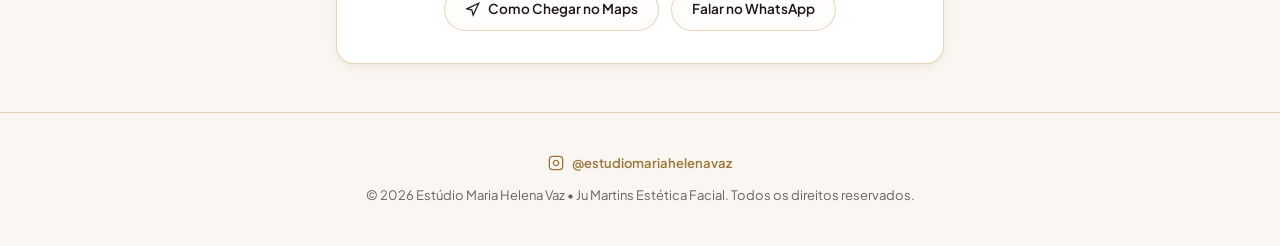
==== commit 460d0201: "refactor: design nativo inspirado no banner com capsulas e elementos visuais diretos" ====
--- a/index.html
+++ b/index.html
@@ -3,16 +3,16 @@
 <head>
   <meta charset="UTF-8">
   <meta name="viewport" content="width=device-width, initial-scale=1.0, maximum-scale=5.0, viewport-fit=cover">
-  <title>Ju Martins | Estética Facial &bull; Estúdio MHV</title>
+  <title>Estúdio Maria Helena Vaz | Ju Martins Estética Facial</title>
   
-  <meta name="description" content="Tratamentos faciais personalizados com a esteticista Ju Martins no Estúdio Maria Helena Vaz. Av. Venâncio Aires, 464 — Porto Alegre.">
-  <meta name="theme-color" content="#FAF8F6">
+  <meta name="description" content="Todos os cuidados para a saúde e beleza da sua pele. Tratamentos faciais personalizados com a esteticista Ju Martins no Estúdio Maria Helena Vaz.">
+  <meta name="theme-color" content="#FAF7F2">
   
   <!-- Open Graph -->
   <meta property="og:type" content="website">
-  <meta property="og:title" content="Ju Martins | Estética Facial &bull; Estúdio MHV">
-  <meta property="og:description" content="Todos os cuidados para a saúde e beleza da sua pele. Agendamentos pelo WhatsApp.">
-  <meta property="og:image" content="assets/banner-mhv.jpg">
+  <meta property="og:title" content="Estúdio Maria Helena Vaz | Ju Martins Estética Facial">
+  <meta property="og:description" content="Todos os cuidados para a saúde e beleza da sua pele. Limpeza de pele e peeling de diamante em Porto Alegre.">
+  <meta property="og:image" content="assets/hero-facial.jpg">
   <meta property="og:locale" content="pt_BR">
 
   <!-- Favicon -->
@@ -21,10 +21,10 @@
   <!-- Google Fonts -->
   <link rel="preconnect" href="https://fonts.googleapis.com">
   <link rel="preconnect" href="https://fonts.gstatic.com" crossorigin>
-  <link rel="stylesheet" href="https://fonts.googleapis.com/css2?family=Cormorant+Garamond:ital,wght@0,400;0,500;0,600;0,700;1,400&family=Plus+Jakarta+Sans:wght@300;400;500;600&display=swap">
-
-  <!-- Preload LCP -->
-  <link rel="preload" as="image" href="assets/banner-mhv.jpg" fetchpriority="high">
+  <link rel="stylesheet" href="https://fonts.googleapis.com/css2?family=Cormorant+Garamond:ital,wght@0,400;0,500;0,600;0,700;1,400;1,600&family=Plus+Jakarta+Sans:wght@300;400;500;600;700&display=swap">
+
+  <!-- Preload da Foto Hero -->
+  <link rel="preload" as="image" href="assets/hero-facial.jpg" fetchpriority="high">
 
   <!-- Meta Pixel Code -->
   <script>
@@ -60,17 +60,20 @@
 <body>
 
   <!-- ========================================================================
-       HEADER DISCRETO
+       1. HEADER COM IDENTIDADE VISUAL MHV
        ======================================================================== -->
   <header class="site-header">
     <div class="site-container header-inner">
-      <a href="#hero" class="brand-logo" aria-label="Ju Martins Estética Facial">
-        <span class="brand-title">Ju Martins</span>
-        <span class="brand-sub">Estética Facial &bull; Estúdio MHV</span>
+      <a href="#hero" class="brand-header-link" aria-label="Estúdio Maria Helena Vaz">
+        <span class="brand-monogram">MHV</span>
+        <div class="brand-text-col">
+          <span class="brand-title">Estúdio Maria Helena Vaz</span>
+          <span class="brand-sub">Estética Facial</span>
+        </div>
       </a>
 
       <a href="https://wa.me/5551981406640" 
-         class="header-cta js-whatsapp-trigger" 
+         class="header-cta-pill js-whatsapp-trigger" 
          data-placement="header" 
          data-service="Agendamento Geral"
          aria-label="Agendar horário no WhatsApp">
@@ -81,177 +84,180 @@
 
   <main>
     <!-- ========================================================================
-         HERO MINIMALISTA
+         2. HERO NATIVO: COMPOSIÇÃO EDITORIAL DO BANNER
          ======================================================================== -->
     <section class="hero-section" id="hero">
-      <div class="site-container">
-        <span class="hero-tag">Estúdio Maria Helena Vaz &bull; Porto Alegre</span>
-        <h1 class="hero-title">
-          Todos os cuidados para a saúde e beleza da <em>sua pele</em>.
-        </h1>
-        <p class="hero-desc">
-          Tratamentos faciais personalizados com a esteticista <strong>Ju Martins</strong>. Atendimento acolhedor e exclusivo com hora marcada na Cidade Baixa.
-        </p>
-
-        <div class="hero-actions">
+      <div class="site-container hero-grid">
+        <div class="hero-content">
+          <h1 class="hero-title">
+            Todos os cuidados para a saúde e beleza <span class="gold-script">da sua pele</span>
+          </h1>
+
+          <div class="hero-bar-text">
+            <p>Tratamentos personalizados, sempre com avaliação profissional, para indicar o que realmente a sua pele precisa.</p>
+          </div>
+
           <a href="https://wa.me/5551981406640" 
-             class="btn-primary btn-whatsapp js-whatsapp-trigger" 
+             class="btn-gold-action js-whatsapp-trigger" 
              data-placement="hero_primary" 
              data-service="Avaliação Geral">
             <svg width="18" height="18" viewBox="0 0 24 24" fill="currentColor" aria-hidden="true">
               <path d="M12.031 6.172c-3.181 0-5.767 2.586-5.768 5.766-.001 1.298.38 2.27 1.019 3.287l-.711 2.598 2.669-.699c.969.587 1.764.884 2.801.884l.001-.001c3.18 0 5.767-2.586 5.768-5.766 0-3.18-2.587-5.769-5.78-5.769zm3.374 8.213c-.14.394-.808.756-1.121.785-.314.03-.708.06-2.203-.541-1.802-.725-2.96-2.56-3.05-2.679-.089-.119-.729-.972-.729-1.855 0-.883.462-1.317.625-1.496.163-.179.356-.224.475-.224.119 0 .238.001.341.006.109.006.255-.041.399.304.149.357.509 1.242.554 1.332.045.09.075.194.015.313-.06.119-.089.194-.179.299-.089.104-.188.233-.268.313-.09.09-.184.188-.079.367.104.179.465.767 1.001 1.244.69.614 1.272.805 1.451.895.179.09.283.075.388-.045.104-.119.447-.521.566-.7.119-.179.238-.149.399-.09.16.06 1.02.481 1.196.57.175.09.293.134.337.208.045.074.045.432-.095.826z"/>
             </svg>
-            Agendar no WhatsApp
-          </a>
-          <a href="#tratamentos" class="btn-secondary">
-            Ver Tratamentos & Preços
-          </a>
-        </div>
-
-        <div class="hero-visual">
-          <img src="assets/banner-mhv.jpg" 
-               alt="Estúdio Maria Helena Vaz - Ju Martins Estética Facial" 
+            Agendar sua Avaliação
+          </a>
+        </div>
+
+        <div class="hero-image-frame">
+          <img src="assets/hero-facial.jpg" 
+               alt="Cuidados faciais no Estúdio Maria Helena Vaz" 
                fetchpriority="high"
                loading="eager" 
-               width="600" 
-               height="750">
+               width="390" 
+               height="340">
         </div>
       </div>
     </section>
 
     <!-- ========================================================================
-         MENU DE TRATAMENTOS (SPA MENU ELEGANTE & ENXUTO)
+         3. CÁPSULAS DE PROCEDIMENTOS (DESIGN DO BANNER NATIVO)
          ======================================================================== -->
-    <section class="menu-section" id="tratamentos">
+    <section class="treatments-section" id="tratamentos">
       <div class="site-container">
-        <div class="section-head">
-          <span class="section-subtitle">Procedimentos Faciais</span>
-          <h2 class="section-title">Menu de Cuidados</h2>
-        </div>
-
-        <div class="treatments-list" id="treatments-container">
-          <!-- Item 1 -->
-          <article class="treatment-item">
-            <div class="treatment-row">
-              <h3 class="treatment-name">Limpeza de Pele Essencial</h3>
-              <span class="treatment-price">R$ 150</span>
-            </div>
-            <p class="treatment-desc">Higienização, esfoliação suave, máscara facial nutritiva e hidratação.</p>
-            <a href="https://wa.me/5551981406640?text=Ol%C3%A1%2C%20Ju!%20Gostaria%20de%20agendar%20a%20Limpeza%20de%20Pele%20Essencial%20(R%24%20150)%20no%20Est%C3%BAdio%20MHV." 
-               class="treatment-link js-whatsapp-trigger" 
-               data-placement="menu_item" 
-               data-service="Limpeza de Pele Essencial" 
-               data-price="150">
-              <svg width="16" height="16" viewBox="0 0 24 24" fill="currentColor" aria-hidden="true">
-                <path d="M12.031 6.172c-3.181 0-5.767 2.586-5.768 5.766-.001 1.298.38 2.27 1.019 3.287l-.711 2.598 2.669-.699c.969.587 1.764.884 2.801.884l.001-.001c3.18 0 5.767-2.586 5.768-5.766 0-3.18-2.587-5.769-5.78-5.769zm3.374 8.213c-.14.394-.808.756-1.121.785-.314.03-.708.06-2.203-.541-1.802-.725-2.96-2.56-3.05-2.679-.089-.119-.729-.972-.729-1.855 0-.883.462-1.317.625-1.496.163-.179.356-.224.475-.224.119 0 .238.001.341.006.109.006.255-.041.399.304.149.357.509 1.242.554 1.332.045.09.075.194.015.313-.06.119-.089.194-.179.299-.089.104-.188.233-.268.313-.09.09-.184.188-.079.367.104.179.465.767 1.001 1.244.69.614 1.272.805 1.451.895.179.09.283.075.388-.045.104-.119.447-.521.566-.7.119-.179.238-.149.399-.09.16.06 1.02.481 1.196.57.175.09.293.134.337.208.045.074.045.432-.095.826z"/>
+        <div class="treatments-list">
+          <!-- Procedimento 1 -->
+          <a href="https://wa.me/5551981406640?text=Ol%C3%A1%2C%20Ju!%20Gostaria%20de%20agendar%20a%20Limpeza%20de%20Pele%20Essencial%20(R%24%20150)%20no%20Est%C3%BAdio%20MHV." 
+             class="treatment-capsule js-whatsapp-trigger" 
+             data-placement="capsule" 
+             data-service="Limpeza de Pele Essencial" 
+             data-price="150"
+             aria-label="Agendar Limpeza de Pele Essencial por R$ 150">
+            <div class="capsule-left">
+              <div class="capsule-vignette">
+                <img src="assets/proc-1-essencial.jpg" alt="Limpeza de Pele Essencial" loading="lazy" width="118" height="118">
+              </div>
+              <div class="capsule-info">
+                <h3 class="capsule-title">Limpeza de Pele Essencial</h3>
+                <p class="capsule-desc">Higienização, esfoliação, máscara facial e hidratação.</p>
+              </div>
+            </div>
+            <div class="capsule-price-pill">R$ 150</div>
+          </a>
+
+          <!-- Procedimento 2 -->
+          <a href="https://wa.me/5551981406640?text=Ol%C3%A1%2C%20Ju!%20Gostaria%20de%20agendar%20a%20Limpeza%20de%20Pele%20Profunda%20(R%24%20190)%20no%20Est%C3%BAdio%20MHV." 
+             class="treatment-capsule js-whatsapp-trigger" 
+             data-placement="capsule" 
+             data-service="Limpeza de Pele Profunda" 
+             data-price="190"
+             aria-label="Agendar Limpeza de Pele Profunda por R$ 190">
+            <div class="capsule-left">
+              <div class="capsule-vignette">
+                <img src="assets/proc-2-profunda.jpg" alt="Limpeza de Pele Profunda" loading="lazy" width="118" height="118">
+              </div>
+              <div class="capsule-info">
+                <h3 class="capsule-title">Limpeza de Pele Profunda</h3>
+                <p class="capsule-desc">Higienização, emoliência, extração de cravos e impurezas, máscara calmante e proteção.</p>
+              </div>
+            </div>
+            <div class="capsule-price-pill">R$ 190</div>
+          </a>
+
+          <!-- Procedimento 3 -->
+          <a href="https://wa.me/5551981406640?text=Ol%C3%A1%2C%20Ju!%20Gostaria%20de%20agendar%20a%20Limpeza%20de%20Pele%20Premium%20com%20Oz%C3%B4nio%20(R%24%20250)%20no%20Est%C3%BAdio%20MHV." 
+             class="treatment-capsule js-whatsapp-trigger" 
+             data-placement="capsule" 
+             data-service="Limpeza de Pele Premium com Ozônio" 
+             data-price="250"
+             aria-label="Agendar Limpeza de Pele Premium com Ozônio por R$ 250">
+            <div class="capsule-left">
+              <div class="capsule-vignette">
+                <img src="assets/proc-3-ozonio.jpg" alt="Limpeza de Pele Premium com Ozônio" loading="lazy" width="118" height="118">
+              </div>
+              <div class="capsule-info">
+                <h3 class="capsule-title">Limpeza de Pele Premium com Ozônio</h3>
+                <p class="capsule-desc">Limpeza completa, vapor de ozônio, extração, máscara personalizada e hidratação intensa.</p>
+              </div>
+            </div>
+            <div class="capsule-price-pill">R$ 250</div>
+          </a>
+
+          <!-- Procedimento 4 -->
+          <a href="https://wa.me/5551981406640?text=Ol%C3%A1%2C%20Ju!%20Gostaria%20de%20agendar%20o%20Peeling%20de%20Diamante%20(R%24%20230)%20no%20Est%C3%BAdio%20MHV." 
+             class="treatment-capsule js-whatsapp-trigger" 
+             data-placement="capsule" 
+             data-service="Peeling de Diamante" 
+             data-price="230"
+             aria-label="Agendar Peeling de Diamante por R$ 230">
+            <div class="capsule-left">
+              <div class="capsule-vignette">
+                <img src="assets/proc-4-peeling.jpg" alt="Peeling de Diamante" loading="lazy" width="118" height="118">
+              </div>
+              <div class="capsule-info">
+                <h3 class="capsule-title">Peeling de Diamante</h3>
+                <p class="capsule-desc">Esfoliação controlada, renovação celular, melhora da textura, luminosidade e uniformidade da pele.</p>
+              </div>
+            </div>
+            <div class="capsule-price-pill">R$ 230</div>
+          </a>
+        </div>
+
+        <!-- Bloco Oficial da Esteticista Ju Martins (Inspirado no Rodapé do Banner) -->
+        <div class="professional-card">
+          <div class="pro-profile">
+            <div class="pro-avatar">
+              <img src="assets/ju-martins.jpg" alt="Ju Martins - Esteticista do MHV" loading="lazy" width="142" height="142">
+            </div>
+            <div class="pro-details">
+              <h3>Ju Martins</h3>
+              <span>Nossa Esteticista do MHV</span>
+            </div>
+          </div>
+
+          <div class="pro-action">
+            <a href="https://wa.me/5551981406640?text=Ol%C3%A1%2C%20Ju%20Martins!%20Gostaria%20de%20agendar%20uma%20avalia%C3%A7%C3%A3o%20facial%20no%20Est%C3%BAdio%20Maria%20Helena%20Vaz." 
+               class="pro-calendar-cta js-whatsapp-trigger" 
+               data-placement="pro_card" 
+               data-service="Avaliação Facial Inicial">
+              <svg width="18" height="18" viewBox="0 0 24 24" fill="none" stroke="currentColor" stroke-width="2" style="color: var(--gold-dark);">
+                <rect x="3" y="4" width="18" height="18" rx="2" ry="2"></rect>
+                <line x1="16" y1="2" x2="16" y2="6"></line>
+                <line x1="8" y1="2" x2="8" y2="6"></line>
+                <line x1="3" y1="10" x2="21" y2="10"></line>
               </svg>
-              Agendar este procedimento &rarr;
+              Agende sua avaliação
             </a>
-          </article>
-
-          <!-- Item 2 -->
-          <article class="treatment-item">
-            <div class="treatment-row">
-              <h3 class="treatment-name">Limpeza de Pele Profunda</h3>
-              <span class="treatment-price">R$ 190</span>
-            </div>
-            <p class="treatment-desc">Higienização, emoliência, extração detalhada de cravos e impurezas, máscara calmante e proteção.</p>
-            <a href="https://wa.me/5551981406640?text=Ol%C3%A1%2C%20Ju!%20Gostaria%20de%20agendar%20a%20Limpeza%20de%20Pele%20Profunda%20(R%24%20190)%20no%20Est%C3%BAdio%20MHV." 
-               class="treatment-link js-whatsapp-trigger" 
-               data-placement="menu_item" 
-               data-service="Limpeza de Pele Profunda" 
-               data-price="190">
-              <svg width="16" height="16" viewBox="0 0 24 24" fill="currentColor" aria-hidden="true">
-                <path d="M12.031 6.172c-3.181 0-5.767 2.586-5.768 5.766-.001 1.298.38 2.27 1.019 3.287l-.711 2.598 2.669-.699c.969.587 1.764.884 2.801.884l.001-.001c3.18 0 5.767-2.586 5.768-5.766 0-3.18-2.587-5.769-5.78-5.769zm3.374 8.213c-.14.394-.808.756-1.121.785-.314.03-.708.06-2.203-.541-1.802-.725-2.96-2.56-3.05-2.679-.089-.119-.729-.972-.729-1.855 0-.883.462-1.317.625-1.496.163-.179.356-.224.475-.224.119 0 .238.001.341.006.109.006.255-.041.399.304.149.357.509 1.242.554 1.332.045.09.075.194.015.313-.06.119-.089.194-.179.299-.089.104-.188.233-.268.313-.09.09-.184.188-.079.367.104.179.465.767 1.001 1.244.69.614 1.272.805 1.451.895.179.09.283.075.388-.045.104-.119.447-.521.566-.7.119-.179.238-.149.399-.09.16.06 1.02.481 1.196.57.175.09.293.134.337.208.045.074.045.432-.095.826z"/>
-              </svg>
-              Agendar este procedimento &rarr;
-            </a>
-          </article>
-
-          <!-- Item 3 -->
-          <article class="treatment-item">
-            <div class="treatment-row">
-              <h3 class="treatment-name">Limpeza Premium com Ozônio</h3>
-              <span class="treatment-price">R$ 250</span>
-            </div>
-            <p class="treatment-desc">Limpeza completa, vapor de ozônio bactericida, extração, máscara personalizada e hidratação intensa.</p>
-            <a href="https://wa.me/5551981406640?text=Ol%C3%A1%2C%20Ju!%20Gostaria%20de%20agendar%20a%20Limpeza%20Premium%20com%20Oz%C3%B4nio%20(R%24%20250)%20no%20Est%C3%BAdio%20MHV." 
-               class="treatment-link js-whatsapp-trigger" 
-               data-placement="menu_item" 
-               data-service="Limpeza Premium com Ozônio" 
-               data-price="250">
-              <svg width="16" height="16" viewBox="0 0 24 24" fill="currentColor" aria-hidden="true">
-                <path d="M12.031 6.172c-3.181 0-5.767 2.586-5.768 5.766-.001 1.298.38 2.27 1.019 3.287l-.711 2.598 2.669-.699c.969.587 1.764.884 2.801.884l.001-.001c3.18 0 5.767-2.586 5.768-5.766 0-3.18-2.587-5.769-5.78-5.769zm3.374 8.213c-.14.394-.808.756-1.121.785-.314.03-.708.06-2.203-.541-1.802-.725-2.96-2.56-3.05-2.679-.089-.119-.729-.972-.729-1.855 0-.883.462-1.317.625-1.496.163-.179.356-.224.475-.224.119 0 .238.001.341.006.109.006.255-.041.399.304.149.357.509 1.242.554 1.332.045.09.075.194.015.313-.06.119-.089.194-.179.299-.089.104-.188.233-.268.313-.09.09-.184.188-.079.367.104.179.465.767 1.001 1.244.69.614 1.272.805 1.451.895.179.09.283.075.388-.045.104-.119.447-.521.566-.7.119-.179.238-.149.399-.09.16.06 1.02.481 1.196.57.175.09.293.134.337.208.045.074.045.432-.095.826z"/>
-              </svg>
-              Agendar este procedimento &rarr;
-            </a>
-          </article>
-
-          <!-- Item 4 -->
-          <article class="treatment-item">
-            <div class="treatment-row">
-              <h3 class="treatment-name">Peeling de Diamante</h3>
-              <span class="treatment-price">R$ 230</span>
-            </div>
-            <p class="treatment-desc">Esfoliação controlada, renovação celular, melhora da textura, luminosidade e viço imediato.</p>
-            <a href="https://wa.me/5551981406640?text=Ol%C3%A1%2C%20Ju!%20Gostaria%20de%20agendar%20o%20Peeling%20de%20Diamante%20(R%24%20230)%20no%20Est%C3%BAdio%20MHV." 
-               class="treatment-link js-whatsapp-trigger" 
-               data-placement="menu_item" 
-               data-service="Peeling de Diamante" 
-               data-price="230">
-              <svg width="16" height="16" viewBox="0 0 24 24" fill="currentColor" aria-hidden="true">
-                <path d="M12.031 6.172c-3.181 0-5.767 2.586-5.768 5.766-.001 1.298.38 2.27 1.019 3.287l-.711 2.598 2.669-.699c.969.587 1.764.884 2.801.884l.001-.001c3.18 0 5.767-2.586 5.768-5.766 0-3.18-2.587-5.769-5.78-5.769zm3.374 8.213c-.14.394-.808.756-1.121.785-.314.03-.708.06-2.203-.541-1.802-.725-2.96-2.56-3.05-2.679-.089-.119-.729-.972-.729-1.855 0-.883.462-1.317.625-1.496.163-.179.356-.224.475-.224.119 0 .238.001.341.006.109.006.255-.041.399.304.149.357.509 1.242.554 1.332.045.09.075.194.015.313-.06.119-.089.194-.179.299-.089.104-.188.233-.268.313-.09.09-.184.188-.079.367.104.179.465.767 1.001 1.244.69.614 1.272.805 1.451.895.179.09.283.075.388-.045.104-.119.447-.521.566-.7.119-.179.238-.149.399-.09.16.06 1.02.481 1.196.57.175.09.293.134.337.208.045.074.045.432-.095.826z"/>
-              </svg>
-              Agendar este procedimento &rarr;
-            </a>
-          </article>
-        </div>
-
-        <div class="note-box">
-          <h4>Dúvida sobre qual procedimento escolher?</h4>
-          <p>Cada tratamento começa com uma avaliação profissional para entender exatamente o que sua pele precisa.</p>
-          <a href="https://wa.me/5551981406640?text=Ol%C3%A1%2C%20Ju%20Martins!%20Gostaria%20de%20agendar%20uma%20avalia%C3%A7%C3%A3o%20facial%20no%20Est%C3%BAdio%20Maria%20Helena%20Vaz." 
-             class="btn-secondary js-whatsapp-trigger" 
-             data-placement="evaluation_box" 
-             data-service="Avaliação Facial Inicial">
-            Agendar Avaliação Personalizada
-          </a>
+          </div>
         </div>
       </div>
     </section>
 
     <!-- ========================================================================
-         ESPAÇO & LOCALIZAÇÃO
+         4. LOCALIZAÇÃO & HORÁRIOS
          ======================================================================== -->
-    <section class="location-section" id="localizacao">
+    <section class="location-strip" id="localizacao">
       <div class="site-container">
-        <div class="location-card">
-          <div class="location-address">
-            <h4>Estúdio Maria Helena Vaz</h4>
-            <p>
-              Av. Venâncio Aires, 464 &bull; Bairro Farroupilha / Cidade Baixa<br>
-              Porto Alegre - RS
-            </p>
-          </div>
-
-          <div class="location-hours">
-            <span>Terça a Sábado das 09h às 18h</span>
-            <span style="font-size: 0.8rem; color: var(--text-soft);">Atendimento exclusivo com hora marcada</span>
-          </div>
-
-          <div class="location-actions">
+        <div class="location-box">
+          <h4>Estúdio Maria Helena Vaz</h4>
+          <p>
+            Av. Venâncio Aires, 464 &bull; Bairro Farroupilha / Cidade Baixa<br>
+            Porto Alegre - RS
+          </p>
+          <span class="location-hours-tag">Terça a Sábado das 09h às 18h &bull; Hora Marcada</span>
+
+          <div class="location-btn-row">
             <a href="https://www.google.com/maps/search/?api=1&query=Av.+Ven%C3%A2ncio+Aires%2C+464+-+Cidade+Baixa%2C+Porto+Alegre+-+RS" 
                target="_blank" 
                rel="noopener noreferrer" 
-               class="btn-pill-maps">
+               class="btn-pill-light">
               <svg width="15" height="15" viewBox="0 0 24 24" fill="none" stroke="currentColor" stroke-width="2">
                 <polygon points="3 11 22 2 13 21 11 13 3 11"></polygon>
               </svg>
               Como Chegar no Maps
             </a>
             <a href="https://wa.me/5551981406640" 
-               class="btn-pill-maps js-whatsapp-trigger" 
-               data-placement="location_card" 
+               class="btn-pill-light js-whatsapp-trigger" 
+               data-placement="location_strip" 
                data-service="Dúvidas de Localização">
               Falar no WhatsApp
             </a>
@@ -262,7 +268,7 @@
   </main>
 
   <!-- ========================================================================
-       FOOTER DISCRETO
+       5. FOOTER DISCRETO
        ======================================================================== -->
   <footer class="site-footer">
     <div class="site-container footer-inner">
@@ -282,14 +288,14 @@
   </footer>
 
   <!-- ========================================================================
-       BOTÃO FLUTUANTE DE WHATSAPP
+       6. BOTÃO FLUTUANTE DE WHATSAPP
        ======================================================================== -->
   <div class="floating-whatsapp">
     <a href="https://wa.me/5551981406640" 
        class="floating-btn js-whatsapp-trigger" 
        data-placement="floating_button" 
        data-service="WhatsApp Flutuante" 
-       aria-label="Agendar horário no WhatsApp com a esteticista">
+       aria-label="Agendar horário no WhatsApp">
       <svg width="24" height="24" viewBox="0 0 24 24" fill="currentColor">
         <path d="M12.031 6.172c-3.181 0-5.767 2.586-5.768 5.766-.001 1.298.38 2.27 1.019 3.287l-.711 2.598 2.669-.699c.969.587 1.764.884 2.801.884l.001-.001c3.18 0 5.767-2.586 5.768-5.766 0-3.18-2.587-5.769-5.78-5.769zm3.374 8.213c-.14.394-.808.756-1.121.785-.314.03-.708.06-2.203-.541-1.802-.725-2.96-2.56-3.05-2.679-.089-.119-.729-.972-.729-1.855 0-.883.462-1.317.625-1.496.163-.179.356-.224.475-.224.119 0 .238.001.341.006.109.006.255-.041.399.304.149.357.509 1.242.554 1.332.045.09.075.194.015.313-.06.119-.089.194-.179.299-.089.104-.188.233-.268.313-.09.09-.184.188-.079.367.104.179.465.767 1.001 1.244.69.614 1.272.805 1.451.895.179.09.283.075.388-.045.104-.119.447-.521.566-.7.119-.179.238-.149.399-.09.16.06 1.02.481 1.196.57.175.09.293.134.337.208.045.074.045.432-.095.826z"/>
       </svg>
--- a/css/root.css
+++ b/css/root.css
@@ -1,37 +1,34 @@
 /* ==========================================================================
-   MINIMALIST LUXURY DESIGN SYSTEM - JU MARTINS ESTÉTICA FACIAL
-   Estúdio Maria Helena Vaz &bull; Minimalista, Elegante & Enxuto
+   DESIGN SYSTEM NATIVO - ESTÚDIO MARIA HELENA VAZ
+   Inspirado 100% na Identidade Visual e Cores do Criativo Oficial
    ========================================================================== */
 
 :root {
-  /* Paleta Minimalista Nobre */
-  --primary: #944C57;             /* Rose Gold Escuro Editorial */
-  --primary-light: #F7EFEF;       /* Blush Nude Suave */
-  --primary-border: rgba(148, 76, 87, 0.16);
+  /* Cores Extraídas Diretamente do Banner */
+  --gold-primary: #C59B63;        /* Ouro Acetinado Principal */
+  --gold-dark: #9E743A;           /* Ouro Escuro para Leitura Aprovada WCAG */
+  --gold-light: #F7EFE3;         /* Brilho Champanhe Suave */
+  --gold-border: rgba(197, 155, 99, 0.42);
 
-  --gold: #B8854D;                /* Champanhe Ouro Fino */
-  --gold-light: #FDFBF7;          /* Fundo suave com brilho quente */
-  --gold-border: rgba(184, 133, 77, 0.22);
+  --bg-main: #FAF7F2;             /* Fundo Creme Acolhedor do Banner */
+  --bg-card: #FFFFFF;             /* Branco Puro */
+  --bg-capsule: #FFFDFB;          /* Cápsula de Destaque */
 
-  --bg-main: #FAF8F6;             /* Nude Off-White Quente e Arejado */
-  --bg-card: #FFFFFF;             /* Branco Puro para respiro */
-
-  --text-main: #1C1917;           /* Preto Quente / Carvão Suave */
-  --text-muted: #736B66;          /* Cinza Nobre e Legível */
-  --text-soft: #998E87;           /* Detalhes discretos */
+  --text-dark: #1C1817;           /* Carvão Nobre Profundo */
+  --text-muted: #6B625D;          /* Taupe Suave e Legível */
+  --text-gold: #966F37;           /* Dourado para Textos em Destaque */
 
   /* Tipografia */
   --font-serif: 'Cormorant Garamond', Georgia, serif;
   --font-sans: 'Plus Jakarta Sans', system-ui, -apple-system, sans-serif;
 
-  /* Espaçamentos e Raios */
+  /* Formatos e Sombras */
   --radius-sm: 8px;
-  --radius-md: 16px;
+  --radius-md: 18px;
   --radius-pill: 9999px;
 
-  /* Sombras Quase Invisíveis (Efeito Galeria de Arte) */
-  --shadow-subtle: 0 4px 20px -2px rgba(28, 25, 23, 0.04), 0 12px 32px -4px rgba(28, 25, 23, 0.03);
-  --shadow-float: 0 12px 30px rgba(0, 0, 0, 0.12);
+  --shadow-card: 0 4px 18px -2px rgba(197, 155, 99, 0.12), 0 2px 8px -1px rgba(28, 24, 23, 0.04);
+  --shadow-hover: 0 8px 26px -2px rgba(197, 155, 99, 0.22);
 }
 
 /* Reset e Base */
@@ -50,14 +47,14 @@
 
 body {
   font-family: var(--font-sans);
-  color: var(--text-main);
+  color: var(--text-dark);
   background-color: var(--bg-main);
   line-height: 1.6;
   overflow-x: hidden;
   -webkit-font-smoothing: antialiased;
 }
 
-img, svg {
+img {
   display: block;
   max-width: 100%;
   height: auto;
@@ -66,7 +63,6 @@
 a {
   color: inherit;
   text-decoration: none;
-  transition: opacity 0.2s ease, transform 0.2s ease;
   touch-action: manipulation;
 }
 
@@ -77,8 +73,3 @@
   cursor: pointer;
   touch-action: manipulation;
 }
-
-a:focus-visible, button:focus-visible {
-  outline: 1.5px solid var(--primary);
-  outline-offset: 3px;
-}
--- a/css/style.css
+++ b/css/style.css
@@ -1,18 +1,18 @@
 /* ==========================================================================
-   MINIMALIST LUXURY STYLESHEET - JU MARTINS ESTÉTICA FACIAL
-   Estética Limpa, Arejada e Sofisticada
+   STYLESHEET NATIVO - ESTÚDIO MARIA HELENA VAZ
+   Traduz o Layout e Elementos do Criativo em Componentes Vivos de Alta Estética
    ========================================================================== */
 
-/* Container Central */
+/* Container Principal */
 .site-container {
   width: 100%;
-  max-width: 58rem; /* 928px - Foco editorial confortável */
+  max-width: 54rem; /* 864px - Formato elegante e focado */
   margin: 0 auto;
   padding: 0 clamp(1.25rem, 4vw, 2rem);
 }
 
 /* --------------------------------------------------------------------------
-   1. HEADER MINIMALISTA
+   1. HEADER COM MONOGRAMA MHV
    -------------------------------------------------------------------------- */
 .site-header {
   position: sticky;
@@ -20,44 +20,59 @@
   left: 0;
   width: 100%;
   z-index: 100;
-  background: rgba(250, 248, 246, 0.92);
-  backdrop-filter: blur(12px);
-  -webkit-backdrop-filter: blur(12px);
-  border-bottom: 1px solid rgba(184, 133, 77, 0.15);
+  background: rgba(250, 247, 242, 0.94);
+  backdrop-filter: blur(14px);
+  -webkit-backdrop-filter: blur(14px);
+  border-bottom: 1px solid var(--gold-border);
 }
 
 .header-inner {
   display: flex;
   align-items: center;
   justify-content: space-between;
-  height: 4.25rem;
-}
-
-.brand-logo {
+  height: 4.75rem;
+}
+
+.brand-header-link {
+  display: flex;
+  align-items: center;
+  gap: 1rem;
+}
+
+/* Monograma Dourado MHV */
+.brand-monogram {
+  font-family: var(--font-serif);
+  font-size: 2rem;
+  font-weight: 700;
+  color: var(--gold-primary);
+  letter-spacing: 0.05em;
+  line-height: 1;
+}
+
+.brand-text-col {
   display: flex;
   flex-direction: column;
 }
 
 .brand-title {
   font-family: var(--font-serif);
-  font-size: 1.45rem;
-  font-weight: 600;
-  letter-spacing: 0.08em;
-  color: var(--text-main);
+  font-size: 1.15rem;
+  font-weight: 600;
+  letter-spacing: 0.12em;
+  color: var(--text-dark);
+  text-transform: uppercase;
   line-height: 1.1;
-  text-transform: uppercase;
 }
 
 .brand-sub {
-  font-size: 0.6875rem;
-  letter-spacing: 0.18em;
-  text-transform: uppercase;
-  color: var(--text-soft);
-  font-weight: 500;
-  margin-top: 0.2rem;
-}
-
-.header-cta {
+  font-family: var(--font-serif);
+  font-size: 0.95rem;
+  font-style: italic;
+  color: var(--gold-dark);
+  margin-top: 0.15rem;
+}
+
+.header-cta-pill {
   display: inline-flex;
   align-items: center;
   gap: 0.45rem;
@@ -66,389 +81,400 @@
   letter-spacing: 0.04em;
   padding: 0.55rem 1.15rem;
   border-radius: var(--radius-pill);
-  background: var(--primary);
+  background: var(--gold-primary);
   color: #FFFFFF;
-  transition: opacity 0.2s, transform 0.2s;
-}
-
-.header-cta:hover {
-  opacity: 0.9;
+  box-shadow: 0 2px 8px rgba(197, 155, 99, 0.25);
+  transition: all 0.2s ease;
+}
+
+.header-cta-pill:hover {
+  background: var(--gold-dark);
   transform: translateY(-1px);
 }
 
 /* --------------------------------------------------------------------------
-   2. HERO EDITORIAL
+   2. HERO ALINHADO AO TOPO DO BANNER
    -------------------------------------------------------------------------- */
 .hero-section {
-  padding-top: clamp(3rem, 6vw, 4.5rem);
-  padding-bottom: clamp(3.5rem, 7vw, 5rem);
-  text-align: center;
-}
-
-.hero-tag {
-  display: inline-block;
-  font-size: 0.75rem;
-  font-weight: 600;
-  letter-spacing: 0.2em;
-  text-transform: uppercase;
-  color: var(--gold);
-  margin-bottom: 1.25rem;
+  padding-top: clamp(2.5rem, 5vw, 4rem);
+  padding-bottom: clamp(2.5rem, 5vw, 3.5rem);
+}
+
+.hero-grid {
+  display: grid;
+  grid-template-columns: 1fr;
+  gap: 2.25rem;
+  align-items: center;
+}
+
+.hero-content {
+  display: flex;
+  flex-direction: column;
+  align-items: flex-start;
 }
 
 .hero-title {
   font-family: var(--font-serif);
-  font-size: clamp(2.35rem, 5.5vw, 3.85rem);
+  font-size: clamp(2.25rem, 5vw, 3.5rem);
   font-weight: 400;
-  line-height: 1.12;
-  color: var(--text-main);
-  max-width: 44rem;
-  margin: 0 auto 1.5rem auto;
-}
-
-.hero-title em {
+  line-height: 1.15;
+  color: var(--text-dark);
+  margin-bottom: 1.5rem;
+}
+
+/* Destaque "da sua pele" com estilo do criativo */
+.hero-title .gold-script {
   font-style: italic;
-  font-weight: 400;
-  color: var(--primary);
-}
-
-.hero-desc {
-  font-size: clamp(1rem, 1.8vw, 1.125rem);
+  color: var(--gold-dark);
+  font-weight: 500;
+}
+
+/* Linha Dourada Vertical com Frase Conceitual do Banner */
+.hero-bar-text {
+  border-left: 2px solid var(--gold-primary);
+  padding-left: 1.15rem;
+  margin-bottom: 2rem;
+}
+
+.hero-bar-text p {
+  font-size: clamp(0.95rem, 1.8vw, 1.05rem);
   color: var(--text-muted);
-  max-width: 34rem;
-  margin: 0 auto 2.25rem auto;
-  line-height: 1.6;
-}
-
-.hero-actions {
-  display: flex;
-  flex-direction: column;
-  align-items: center;
-  gap: 1rem;
-}
-
-.btn-primary {
+  line-height: 1.55;
+  max-width: 32rem;
+}
+
+.btn-gold-action {
   display: inline-flex;
   align-items: center;
   justify-content: center;
   gap: 0.65rem;
   font-size: 0.95rem;
   font-weight: 600;
-  letter-spacing: 0.03em;
+  letter-spacing: 0.02em;
   padding: 0.95rem 2rem;
   border-radius: var(--radius-pill);
-  background: var(--text-main);
-  color: #FFFFFF;
-  box-shadow: 0 4px 18px rgba(0, 0, 0, 0.12);
-  transition: all 0.2s ease;
-}
-
-.btn-primary:hover {
-  background: var(--primary);
-  transform: translateY(-2px);
-  box-shadow: 0 6px 22px rgba(148, 76, 87, 0.25);
-}
-
-.btn-whatsapp {
   background: linear-gradient(135deg, #1DA851 0%, #178A42 100%);
   color: #FFFFFF;
-}
-
-.btn-whatsapp:hover {
+  box-shadow: 0 4px 16px rgba(29, 168, 81, 0.28);
+  transition: all 0.2s ease;
+}
+
+.btn-gold-action:hover {
   background: #178A42;
-  box-shadow: 0 6px 22px rgba(29, 168, 81, 0.3);
-}
-
-.hero-visual {
-  margin-top: 3rem;
-  max-width: 32rem;
-  margin-left: auto;
-  margin-right: auto;
-  border-radius: var(--radius-md);
+  transform: translateY(-2px);
+  box-shadow: 0 6px 20px rgba(29, 168, 81, 0.35);
+}
+
+/* Foto do Tratamento Facial (Recorte Orgânico da Imagem) */
+.hero-image-frame {
+  width: 100%;
+  max-width: 24rem;
+  margin: 0 auto;
+  border-radius: clamp(1.5rem, 3vw, 2.5rem);
   overflow: hidden;
-  box-shadow: var(--shadow-subtle);
-  border: 1px solid var(--gold-border);
+  box-shadow: var(--shadow-card);
+  border: 2px solid var(--gold-border);
+  position: relative;
   background: #FFFFFF;
-  position: relative;
-}
-
-.hero-visual img {
+}
+
+.hero-image-frame img {
   width: 100%;
   height: auto;
   display: block;
 }
 
 /* --------------------------------------------------------------------------
-   3. MENU DE TRATAMENTOS (SPA MENU MINIMALISTA)
-   -------------------------------------------------------------------------- */
-.menu-section {
-  padding: clamp(3.5rem, 6vw, 5rem) 0;
-  border-top: 1px solid var(--gold-border);
-  border-bottom: 1px solid var(--gold-border);
-  background: #FFFFFF;
-}
-
-.section-head {
-  text-align: center;
-  margin-bottom: 3rem;
-}
-
-.section-subtitle {
-  font-size: 0.75rem;
-  font-weight: 600;
-  letter-spacing: 0.18em;
-  text-transform: uppercase;
-  color: var(--gold);
-  margin-bottom: 0.5rem;
-  display: block;
-}
-
-.section-title {
-  font-family: var(--font-serif);
-  font-size: clamp(2rem, 3.8vw, 2.75rem);
-  font-weight: 500;
-  color: var(--text-main);
-  line-height: 1.2;
+   3. CÁPSULAS DE TRATAMENTOS (IDÊNTICAS AO DESIGN DO BANNER)
+   -------------------------------------------------------------------------- */
+.treatments-section {
+  padding: clamp(2.5rem, 5vw, 4rem) 0;
 }
 
 .treatments-list {
   display: flex;
   flex-direction: column;
   gap: 1.25rem;
-  max-width: 44rem;
+  max-width: 48rem;
   margin: 0 auto;
 }
 
-.treatment-item {
-  background: var(--bg-main);
-  border: 1px solid rgba(184, 133, 77, 0.2);
-  border-radius: var(--radius-md);
-  padding: 1.75rem clamp(1.25rem, 3vw, 2rem);
+/* Cápsula Horizontal com Borda Ouro e Vinheta Circular */
+.treatment-capsule {
+  display: flex;
+  align-items: center;
+  justify-content: space-between;
+  gap: 1.25rem;
+  background: var(--bg-capsule);
+  border: 1px solid var(--gold-border);
+  border-radius: 9999px; /* Formato de Cápsula Oficial */
+  padding: 0.75rem 1.5rem 0.75rem 0.75rem;
+  box-shadow: var(--shadow-card);
+  transition: all 0.25s ease;
+  cursor: pointer;
+  text-decoration: none;
+}
+
+.treatment-capsule:hover {
+  transform: translateY(-2px);
+  border-color: var(--gold-primary);
+  box-shadow: var(--shadow-hover);
+  background: #FFFFFF;
+}
+
+.capsule-left {
+  display: flex;
+  align-items: center;
+  gap: 1.25rem;
+  flex: 1;
+}
+
+/* Vinheta Circular com Imagem Real e Anel Dourado */
+.capsule-vignette {
+  width: 4.5rem;
+  height: 4.5rem;
+  border-radius: 50%;
+  border: 2px solid var(--gold-primary);
+  overflow: hidden;
+  flex-shrink: 0;
+  box-shadow: 0 2px 8px rgba(197, 155, 99, 0.2);
+  background: #FAF7F2;
+}
+
+.capsule-vignette img {
+  width: 100%;
+  height: 100%;
+  object-fit: cover;
+}
+
+.capsule-info {
   display: flex;
   flex-direction: column;
-  gap: 0.75rem;
-  transition: transform 0.2s ease, border-color 0.2s ease, box-shadow 0.2s ease;
-}
-
-.treatment-item:hover {
-  transform: translateY(-2px);
-  border-color: var(--gold);
-  box-shadow: var(--shadow-subtle);
+}
+
+.capsule-title {
+  font-family: var(--font-serif);
+  font-size: clamp(1.2rem, 2.2vw, 1.45rem);
+  font-weight: 700;
+  color: var(--text-dark);
+  line-height: 1.2;
+}
+
+.capsule-desc {
+  font-size: 0.875rem;
+  color: var(--text-muted);
+  line-height: 1.4;
+  margin-top: 0.2rem;
+}
+
+/* Cápsula de Preço Nobre com Fio Dourado do Banner */
+.capsule-price-pill {
+  display: inline-flex;
+  align-items: center;
+  justify-content: center;
+  padding: 0.5rem 1.35rem;
+  border-radius: var(--radius-pill);
+  border: 1.2px solid var(--gold-primary);
+  background: #FFFDFB;
+  font-family: var(--font-serif);
+  font-size: 1.45rem;
+  font-weight: 700;
+  color: var(--text-dark);
+  letter-spacing: 0.02em;
+  box-shadow: 0 2px 6px rgba(197, 155, 99, 0.12);
+  white-space: nowrap;
+  flex-shrink: 0;
+}
+
+.treatment-capsule:hover .capsule-price-pill {
+  border-color: var(--gold-dark);
+  color: var(--gold-dark);
   background: #FFFFFF;
 }
 
-.treatment-row {
-  display: flex;
-  align-items: baseline;
-  justify-content: space-between;
-  gap: 1rem;
-}
-
-.treatment-name {
-  font-family: var(--font-serif);
-  font-size: clamp(1.35rem, 2.2vw, 1.65rem);
-  font-weight: 600;
-  color: var(--text-main);
-  line-height: 1.2;
-}
-
-.treatment-price {
-  font-family: var(--font-serif);
-  font-size: clamp(1.35rem, 2.2vw, 1.65rem);
-  font-weight: 700;
-  color: var(--primary);
-  white-space: nowrap;
-}
-
-.treatment-desc {
-  font-size: 0.9375rem;
-  color: var(--text-muted);
-  line-height: 1.55;
-}
-
-.treatment-link {
-  display: inline-flex;
-  align-items: center;
-  gap: 0.45rem;
-  font-size: 0.875rem;
-  font-weight: 600;
-  color: var(--text-main);
-  margin-top: 0.25rem;
-  transition: color 0.2s, gap 0.2s;
-}
-
-.treatment-link svg {
-  color: #1DA851;
-  transition: transform 0.2s;
-}
-
-.treatment-item:hover .treatment-link {
-  color: var(--primary);
-  gap: 0.65rem;
-}
-
-.treatment-item:hover .treatment-link svg {
-  transform: scale(1.1);
-}
-
-/* --------------------------------------------------------------------------
-   4. AVALIAÇÃO PERSONALIZADA (CHAMADA DISCRETA)
-   -------------------------------------------------------------------------- */
-.note-box {
-  margin-top: 2.5rem;
-  text-align: center;
-  padding: 2rem 1.5rem;
-  background: var(--gold-light);
-  border: 1px dashed var(--gold);
-  border-radius: var(--radius-md);
-  max-width: 44rem;
+/* --------------------------------------------------------------------------
+   4. BLOCO DA PROFISSIONAL JU MARTINS (RODAPÉ DO BANNER)
+   -------------------------------------------------------------------------- */
+.professional-card {
+  margin-top: 3rem;
+  max-width: 48rem;
   margin-left: auto;
   margin-right: auto;
-}
-
-.note-box h4 {
-  font-family: var(--font-serif);
-  font-size: 1.35rem;
-  font-weight: 600;
-  color: var(--text-main);
-  margin-bottom: 0.5rem;
-}
-
-.note-box p {
-  font-size: 0.9375rem;
+  background: #FFFDFB;
+  border: 1px solid var(--gold-border);
+  border-radius: var(--radius-md);
+  padding: 1.75rem 2rem;
+  display: flex;
+  align-items: center;
+  justify-content: space-between;
+  gap: 1.5rem;
+  box-shadow: var(--shadow-card);
+}
+
+.pro-profile {
+  display: flex;
+  align-items: center;
+  gap: 1.25rem;
+}
+
+/* Retrato Circular de Ju Martins com Borda Ouro */
+.pro-avatar {
+  width: 5rem;
+  height: 5rem;
+  border-radius: 50%;
+  border: 2.5px solid var(--gold-primary);
+  overflow: hidden;
+  flex-shrink: 0;
+  box-shadow: 0 3px 12px rgba(197, 155, 99, 0.25);
+}
+
+.pro-avatar img {
+  width: 100%;
+  height: 100%;
+  object-fit: cover;
+}
+
+.pro-details h3 {
+  font-family: var(--font-serif);
+  font-size: 1.65rem;
+  font-style: italic;
+  font-weight: 600;
+  color: var(--gold-dark);
+  line-height: 1.1;
+}
+
+.pro-details span {
+  font-size: 0.72rem;
+  font-weight: 700;
+  letter-spacing: 0.16em;
+  text-transform: uppercase;
   color: var(--text-muted);
-  margin-bottom: 1.25rem;
-  max-width: 32rem;
-  margin-left: auto;
-  margin-right: auto;
-}
-
-.btn-secondary {
+  display: block;
+  margin-top: 0.25rem;
+}
+
+.pro-action {
+  display: flex;
+  align-items: center;
+  gap: 0.85rem;
+}
+
+.pro-calendar-cta {
   display: inline-flex;
   align-items: center;
   gap: 0.5rem;
-  font-size: 0.875rem;
-  font-weight: 600;
-  padding: 0.75rem 1.5rem;
+  font-size: 0.95rem;
+  font-weight: 600;
+  color: var(--text-dark);
+  padding: 0.75rem 1.25rem;
   border-radius: var(--radius-pill);
-  border: 1px solid var(--text-main);
-  color: var(--text-main);
+  border: 1px solid var(--gold-border);
+  background: #FFFFFF;
   transition: all 0.2s;
 }
 
-.btn-secondary:hover {
-  background: var(--text-main);
-  color: #FFFFFF;
-}
-
-/* --------------------------------------------------------------------------
-   5. ESPAÇO & LOCALIZAÇÃO
-   -------------------------------------------------------------------------- */
-.location-section {
-  padding: clamp(3.5rem, 6vw, 5rem) 0;
+.pro-calendar-cta:hover {
+  border-color: var(--gold-primary);
+  color: var(--gold-dark);
+}
+
+/* --------------------------------------------------------------------------
+   5. LOCALIZAÇÃO & HORÁRIOS
+   -------------------------------------------------------------------------- */
+.location-strip {
+  padding: 3rem 0;
   text-align: center;
 }
 
-.location-card {
-  max-width: 34rem;
+.location-box {
+  max-width: 38rem;
   margin: 0 auto;
-  padding: 2.25rem 1.75rem;
+  padding: 2rem;
   background: #FFFFFF;
   border: 1px solid var(--gold-border);
   border-radius: var(--radius-md);
-  box-shadow: var(--shadow-subtle);
-  display: flex;
-  flex-direction: column;
-  gap: 1.5rem;
-  align-items: center;
-}
-
-.location-address h4 {
-  font-family: var(--font-serif);
-  font-size: 1.5rem;
-  font-weight: 600;
-  color: var(--text-main);
+  box-shadow: var(--shadow-card);
+}
+
+.location-box h4 {
+  font-family: var(--font-serif);
+  font-size: 1.35rem;
+  font-weight: 600;
+  color: var(--text-dark);
   margin-bottom: 0.5rem;
 }
 
-.location-address p {
+.location-box p {
   font-size: 0.95rem;
   color: var(--text-muted);
   line-height: 1.6;
 }
 
-.location-hours {
-  display: flex;
-  flex-direction: column;
-  gap: 0.25rem;
-  padding: 0.85rem 1.5rem;
-  background: var(--bg-main);
-  border-radius: var(--radius-sm);
-  width: 100%;
-}
-
-.location-hours span {
-  font-size: 0.875rem;
-  color: var(--text-main);
-  font-weight: 500;
-}
-
-.location-actions {
-  display: flex;
-  flex-wrap: wrap;
+.location-hours-tag {
+  display: inline-block;
+  margin-top: 0.85rem;
+  font-size: 0.85rem;
+  font-weight: 600;
+  color: var(--gold-dark);
+  padding: 0.35rem 1rem;
+  border-radius: var(--radius-pill);
+  background: var(--gold-light);
+}
+
+.location-btn-row {
+  display: flex;
   justify-content: center;
   gap: 0.75rem;
-}
-
-.btn-pill-maps {
+  margin-top: 1.5rem;
+  flex-wrap: wrap;
+}
+
+.btn-pill-light {
   display: inline-flex;
   align-items: center;
   gap: 0.45rem;
   font-size: 0.85rem;
   font-weight: 600;
-  padding: 0.65rem 1.25rem;
+  padding: 0.6rem 1.25rem;
   border-radius: var(--radius-pill);
   border: 1px solid var(--gold-border);
-  color: var(--text-main);
-  background: #FFFFFF;
-}
-
-.btn-pill-maps:hover {
-  border-color: var(--text-main);
+  background: #FFFDFB;
+  color: var(--text-dark);
+  transition: all 0.2s;
+}
+
+.btn-pill-light:hover {
+  border-color: var(--gold-primary);
 }
 
 /* --------------------------------------------------------------------------
    6. FOOTER DISCRETO
    -------------------------------------------------------------------------- */
 .site-footer {
-  padding: 3rem 0;
-  border-top: 1px solid rgba(184, 133, 77, 0.15);
+  padding: 2.5rem 0;
+  border-top: 1px solid var(--gold-border);
   text-align: center;
   font-size: 0.8125rem;
-  color: var(--text-soft);
+  color: var(--text-muted);
 }
 
 .footer-inner {
   display: flex;
   flex-direction: column;
   align-items: center;
-  gap: 1rem;
+  gap: 0.75rem;
 }
 
 .footer-social {
   display: inline-flex;
   align-items: center;
   gap: 0.45rem;
-  font-size: 0.85rem;
-  color: var(--text-muted);
-  font-weight: 500;
-}
-
-.footer-social:hover {
-  color: var(--primary);
-}
-
-/* --------------------------------------------------------------------------
-   7. BOTÃO FLUTUANTE DE WHATSAPP (MINIMALISTA)
+  font-weight: 600;
+  color: var(--gold-dark);
+}
+
+/* --------------------------------------------------------------------------
+   7. BOTÃO FLUTUANTE DE WHATSAPP (MODO JOALHERIA)
    -------------------------------------------------------------------------- */
 .floating-whatsapp {
   position: fixed;
@@ -458,10 +484,10 @@
 }
 
 .floating-btn {
-  width: 3.5rem;
-  height: 3.5rem;
+  width: 3.65rem;
+  height: 3.65rem;
   border-radius: 50%;
-  background: #1DA851;
+  background: linear-gradient(135deg, #1DA851 0%, #178A42 100%);
   color: #FFFFFF;
   display: flex;
   align-items: center;
@@ -475,10 +501,43 @@
   transform: scale(1.08);
 }
 
-/* Responsivo */
+/* --------------------------------------------------------------------------
+   8. MEDIA QUERIES (DESKTOP & MOBILE)
+   -------------------------------------------------------------------------- */
 @media (min-width: 48rem) {
-  .hero-actions {
-    flex-direction: row;
-    justify-content: center;
+  .hero-grid {
+    grid-template-columns: 1.15fr 0.85fr;
+    gap: 3.5rem;
   }
 }
+
+/* Ajuste Elegante para Telas Menores (Mobile / iPhone) */
+@media (max-width: 47.9rem) {
+  .treatment-capsule {
+    border-radius: 24px; /* Em telas menores, a cápsula vira um card arredondado suave */
+    flex-direction: column;
+    align-items: flex-start;
+    padding: 1.25rem;
+    gap: 1rem;
+  }
+
+  .capsule-left {
+    width: 100%;
+  }
+
+  .capsule-price-pill {
+    align-self: flex-end;
+    font-size: 1.3rem;
+    padding: 0.4rem 1.15rem;
+  }
+
+  .professional-card {
+    flex-direction: column;
+    text-align: center;
+    gap: 1.25rem;
+  }
+
+  .pro-profile {
+    flex-direction: column;
+  }
+}
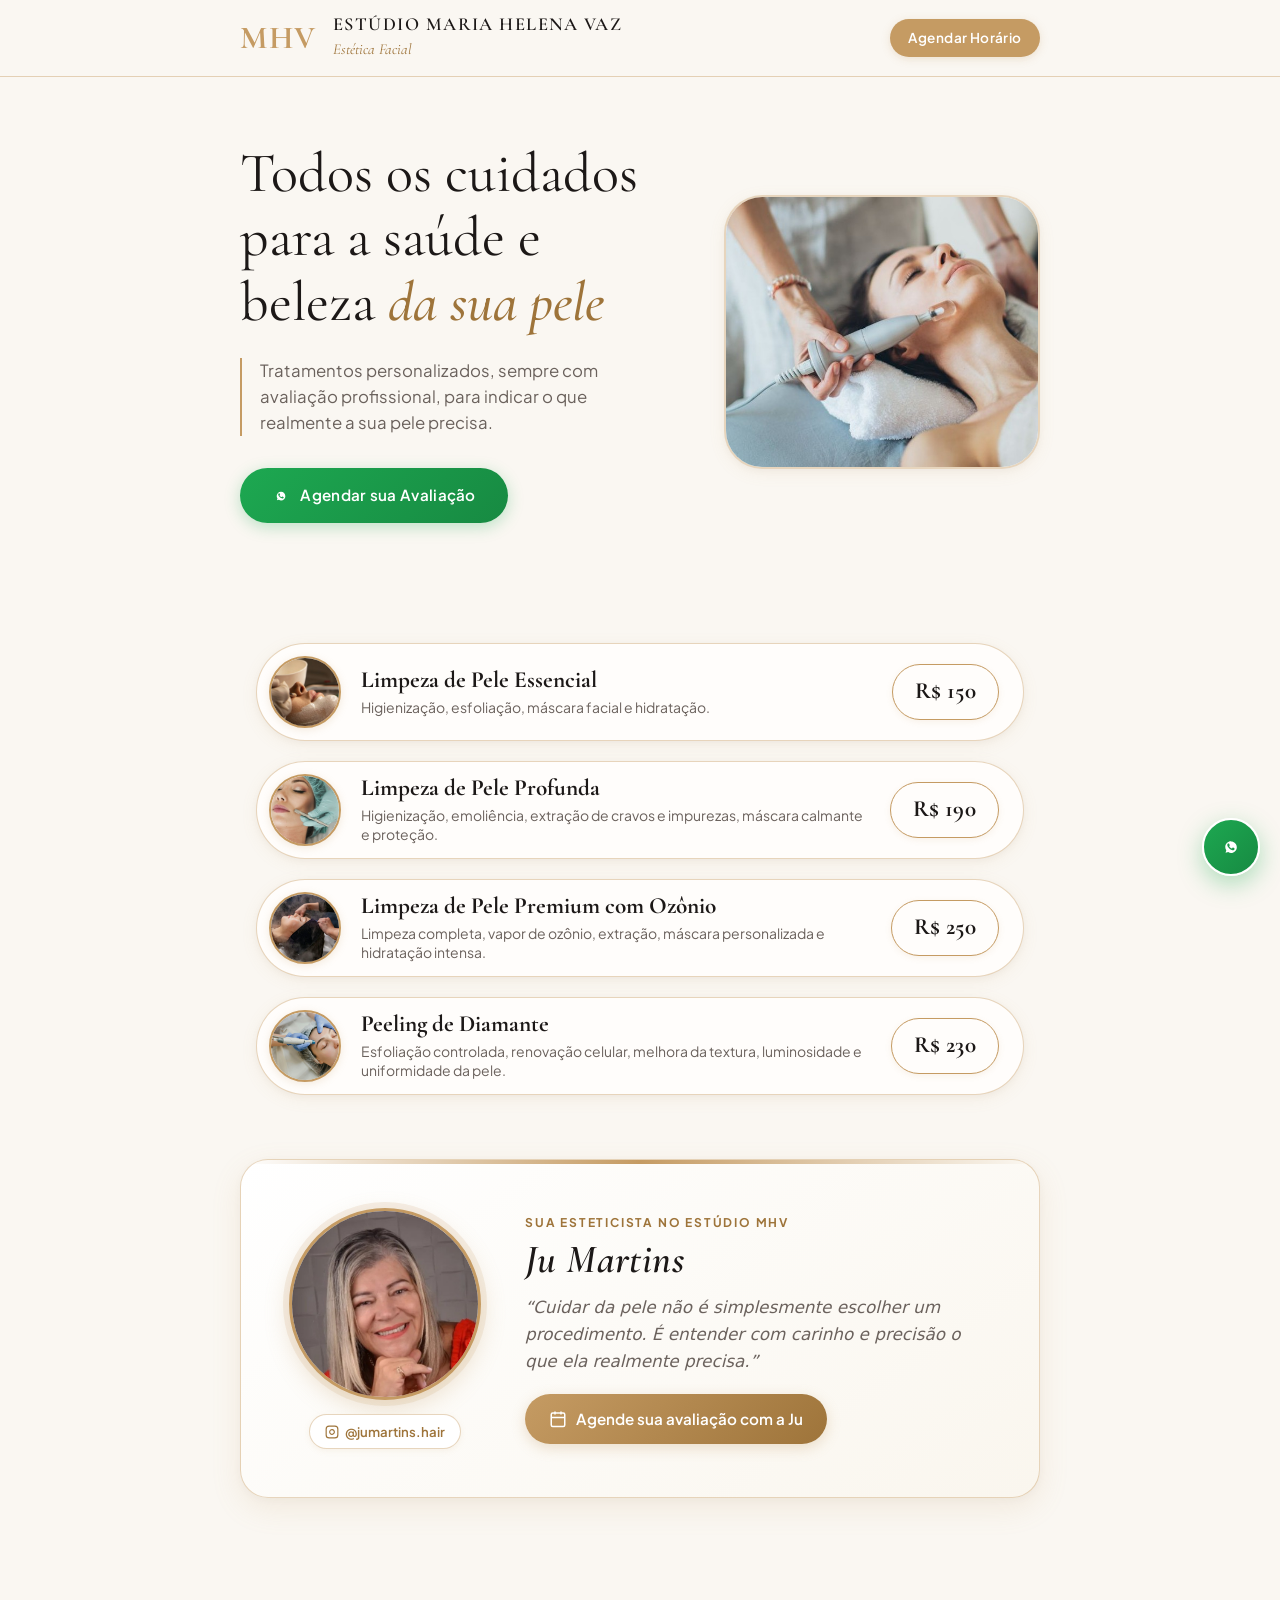
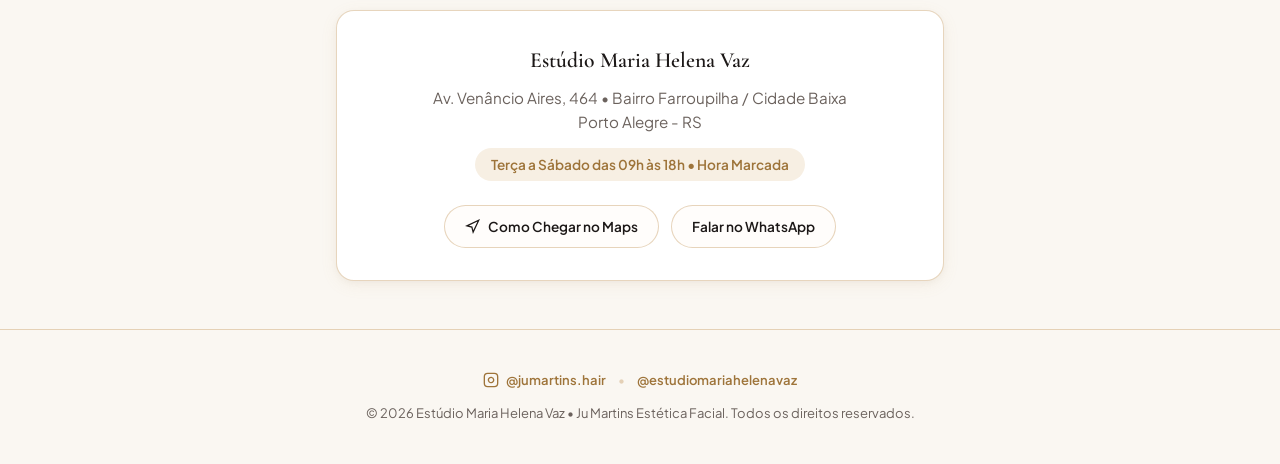
==== commit a551b4d9: "Centraliza perfeitamente foto da Ju Martins, amplia destaque e atualiza WhatsApp oficial" ====
--- a/index.html
+++ b/index.html
@@ -72,7 +72,7 @@
         </div>
       </a>
 
-      <a href="https://wa.me/5551981406640" 
+      <a href="https://wa.me/555192513647" 
          class="header-cta-pill js-whatsapp-trigger" 
          data-placement="header" 
          data-service="Agendamento Geral"
@@ -97,7 +97,7 @@
             <p>Tratamentos personalizados, sempre com avaliação profissional, para indicar o que realmente a sua pele precisa.</p>
           </div>
 
-          <a href="https://wa.me/5551981406640" 
+          <a href="https://wa.me/555192513647" 
              class="btn-gold-action js-whatsapp-trigger" 
              data-placement="hero_primary" 
              data-service="Avaliação Geral">
@@ -126,7 +126,7 @@
       <div class="site-container">
         <div class="treatments-list">
           <!-- Procedimento 1 -->
-          <a href="https://wa.me/5551981406640?text=Ol%C3%A1%2C%20Ju!%20Gostaria%20de%20agendar%20a%20Limpeza%20de%20Pele%20Essencial%20(R%24%20150)%20no%20Est%C3%BAdio%20MHV." 
+          <a href="https://wa.me/555192513647?text=Ol%C3%A1%2C%20Ju!%20Gostaria%20de%20agendar%20a%20Limpeza%20de%20Pele%20Essencial%20(R%24%20150)%20no%20Est%C3%BAdio%20MHV." 
              class="treatment-capsule js-whatsapp-trigger" 
              data-placement="capsule" 
              data-service="Limpeza de Pele Essencial" 
@@ -145,7 +145,7 @@
           </a>
 
           <!-- Procedimento 2 -->
-          <a href="https://wa.me/5551981406640?text=Ol%C3%A1%2C%20Ju!%20Gostaria%20de%20agendar%20a%20Limpeza%20de%20Pele%20Profunda%20(R%24%20190)%20no%20Est%C3%BAdio%20MHV." 
+          <a href="https://wa.me/555192513647?text=Ol%C3%A1%2C%20Ju!%20Gostaria%20de%20agendar%20a%20Limpeza%20de%20Pele%20Profunda%20(R%24%20190)%20no%20Est%C3%BAdio%20MHV." 
              class="treatment-capsule js-whatsapp-trigger" 
              data-placement="capsule" 
              data-service="Limpeza de Pele Profunda" 
@@ -164,7 +164,7 @@
           </a>
 
           <!-- Procedimento 3 -->
-          <a href="https://wa.me/5551981406640?text=Ol%C3%A1%2C%20Ju!%20Gostaria%20de%20agendar%20a%20Limpeza%20de%20Pele%20Premium%20com%20Oz%C3%B4nio%20(R%24%20250)%20no%20Est%C3%BAdio%20MHV." 
+          <a href="https://wa.me/555192513647?text=Ol%C3%A1%2C%20Ju!%20Gostaria%20de%20agendar%20a%20Limpeza%20de%20Pele%20Premium%20com%20Oz%C3%B4nio%20(R%24%20250)%20no%20Est%C3%BAdio%20MHV." 
              class="treatment-capsule js-whatsapp-trigger" 
              data-placement="capsule" 
              data-service="Limpeza de Pele Premium com Ozônio" 
@@ -183,7 +183,7 @@
           </a>
 
           <!-- Procedimento 4 -->
-          <a href="https://wa.me/5551981406640?text=Ol%C3%A1%2C%20Ju!%20Gostaria%20de%20agendar%20o%20Peeling%20de%20Diamante%20(R%24%20230)%20no%20Est%C3%BAdio%20MHV." 
+          <a href="https://wa.me/555192513647?text=Ol%C3%A1%2C%20Ju!%20Gostaria%20de%20agendar%20o%20Peeling%20de%20Diamante%20(R%24%20230)%20no%20Est%C3%BAdio%20MHV." 
              class="treatment-capsule js-whatsapp-trigger" 
              data-placement="capsule" 
              data-service="Peeling de Diamante" 
@@ -202,31 +202,48 @@
           </a>
         </div>
 
-        <!-- Bloco Oficial da Esteticista Ju Martins (Inspirado no Rodapé do Banner) -->
-        <div class="professional-card">
-          <div class="pro-profile">
-            <div class="pro-avatar">
-              <img src="assets/ju-martins.jpg" alt="Ju Martins - Esteticista do MHV" loading="lazy" width="142" height="142">
-            </div>
-            <div class="pro-details">
-              <h3>Ju Martins</h3>
-              <span>Nossa Esteticista do MHV</span>
-            </div>
+        <!-- Seção de Destaque Oficial da Esteticista Ju Martins -->
+        <div class="professional-spotlight" id="sobre-ju">
+          <div class="spotlight-avatar-wrap">
+            <div class="spotlight-avatar">
+              <img src="assets/ju-martins.jpg?v=3" alt="Ju Martins - Esteticista Facial do MHV" loading="lazy" width="320" height="320">
+            </div>
+            <a href="https://www.instagram.com/jumartins.hair/" 
+               target="_blank" 
+               rel="noopener noreferrer" 
+               class="spotlight-insta-badge" 
+               aria-label="Perfil no Instagram @jumartins.hair">
+              <svg width="14" height="14" viewBox="0 0 24 24" fill="none" stroke="currentColor" stroke-width="2">
+                <rect x="2" y="2" width="20" height="20" rx="5" ry="5"></rect>
+                <path d="M16 11.37A4 4 0 1 1 12.63 8 4 4 0 0 1 16 11.37z"></path>
+                <line x1="17.5" y1="6.5" x2="17.51" y2="6.5"></line>
+              </svg>
+              <span>@jumartins.hair</span>
+            </a>
           </div>
 
-          <div class="pro-action">
-            <a href="https://wa.me/5551981406640?text=Ol%C3%A1%2C%20Ju%20Martins!%20Gostaria%20de%20agendar%20uma%20avalia%C3%A7%C3%A3o%20facial%20no%20Est%C3%BAdio%20Maria%20Helena%20Vaz." 
-               class="pro-calendar-cta js-whatsapp-trigger" 
-               data-placement="pro_card" 
-               data-service="Avaliação Facial Inicial">
-              <svg width="18" height="18" viewBox="0 0 24 24" fill="none" stroke="currentColor" stroke-width="2" style="color: var(--gold-dark);">
-                <rect x="3" y="4" width="18" height="18" rx="2" ry="2"></rect>
-                <line x1="16" y1="2" x2="16" y2="6"></line>
-                <line x1="8" y1="2" x2="8" y2="6"></line>
-                <line x1="3" y1="10" x2="21" y2="10"></line>
-              </svg>
-              Agende sua avaliação
-            </a>
+          <div class="spotlight-content">
+            <div class="spotlight-header">
+              <span class="spotlight-tag">Sua Esteticista no Estúdio MHV</span>
+              <h3 class="spotlight-name">Ju Martins</h3>
+            </div>
+            <p class="spotlight-quote">
+              &ldquo;Cuidar da pele não é simplesmente escolher um procedimento. É entender com carinho e precisão o que ela realmente precisa.&rdquo;
+            </p>
+            <div class="spotlight-actions">
+              <a href="https://wa.me/555192513647?text=Ol%C3%A1%2C%20Ju%20Martins!%20Vi%20seu%20site%20e%20gostaria%20de%20agendar%20uma%20avalia%C3%A7%C3%A3o%20facial%20personalizada." 
+                 class="spotlight-cta js-whatsapp-trigger" 
+                 data-placement="pro_spotlight" 
+                 data-service="Avaliação Facial com Ju Martins">
+                <svg width="18" height="18" viewBox="0 0 24 24" fill="none" stroke="currentColor" stroke-width="2">
+                  <rect x="3" y="4" width="18" height="18" rx="2" ry="2"></rect>
+                  <line x1="16" y1="2" x2="16" y2="6"></line>
+                  <line x1="8" y1="2" x2="8" y2="6"></line>
+                  <line x1="3" y1="10" x2="21" y2="10"></line>
+                </svg>
+                Agende sua avaliação com a Ju
+              </a>
+            </div>
           </div>
         </div>
       </div>
@@ -255,7 +272,7 @@
               </svg>
               Como Chegar no Maps
             </a>
-            <a href="https://wa.me/5551981406640" 
+            <a href="https://wa.me/555192513647" 
                class="btn-pill-light js-whatsapp-trigger" 
                data-placement="location_strip" 
                data-service="Dúvidas de Localização">
@@ -272,17 +289,26 @@
        ======================================================================== -->
   <footer class="site-footer">
     <div class="site-container footer-inner">
-      <a href="https://instagram.com/estudiomariahelenavaz" 
-         target="_blank" 
-         rel="noopener noreferrer" 
-         class="footer-social">
-        <svg width="16" height="16" viewBox="0 0 24 24" fill="none" stroke="currentColor" stroke-width="2">
-          <rect x="2" y="2" width="20" height="20" rx="5" ry="5"></rect>
-          <path d="M16 11.37A4 4 0 1 1 12.63 8 4 4 0 0 1 16 11.37z"></path>
-          <line x1="17.5" y1="6.5" x2="17.51" y2="6.5"></line>
-        </svg>
-        <span>@estudiomariahelenavaz</span>
-      </a>
+      <div class="footer-links-row">
+        <a href="https://www.instagram.com/jumartins.hair/" 
+           target="_blank" 
+           rel="noopener noreferrer" 
+           class="footer-social">
+          <svg width="16" height="16" viewBox="0 0 24 24" fill="none" stroke="currentColor" stroke-width="2">
+            <rect x="2" y="2" width="20" height="20" rx="5" ry="5"></rect>
+            <path d="M16 11.37A4 4 0 1 1 12.63 8 4 4 0 0 1 16 11.37z"></path>
+            <line x1="17.5" y1="6.5" x2="17.51" y2="6.5"></line>
+          </svg>
+          <span>@jumartins.hair</span>
+        </a>
+        <span class="footer-divider">&bull;</span>
+        <a href="https://instagram.com/estudiomariahelenavaz" 
+           target="_blank" 
+           rel="noopener noreferrer" 
+           class="footer-social">
+          <span>@estudiomariahelenavaz</span>
+        </a>
+      </div>
       <p>&copy; <span id="year">2026</span> Estúdio Maria Helena Vaz &bull; Ju Martins Estética Facial. Todos os direitos reservados.</p>
     </div>
   </footer>
@@ -291,7 +317,7 @@
        6. BOTÃO FLUTUANTE DE WHATSAPP
        ======================================================================== -->
   <div class="floating-whatsapp">
-    <a href="https://wa.me/5551981406640" 
+    <a href="https://wa.me/555192513647" 
        class="floating-btn js-whatsapp-trigger" 
        data-placement="floating_button" 
        data-service="WhatsApp Flutuante" 
--- a/css/style.css
+++ b/css/style.css
@@ -56,30 +56,31 @@
 
 .brand-title {
   font-family: var(--font-serif);
-  font-size: 1.15rem;
-  font-weight: 600;
-  letter-spacing: 0.12em;
+  font-size: clamp(0.82rem, 3.2vw, 1.15rem);
+  font-weight: 600;
+  letter-spacing: 0.08em;
   color: var(--text-dark);
   text-transform: uppercase;
-  line-height: 1.1;
+  line-height: 1.15;
 }
 
 .brand-sub {
   font-family: var(--font-serif);
-  font-size: 0.95rem;
+  font-size: clamp(0.72rem, 2.6vw, 0.95rem);
   font-style: italic;
   color: var(--gold-dark);
-  margin-top: 0.15rem;
+  margin-top: 0.1rem;
 }
 
 .header-cta-pill {
   display: inline-flex;
   align-items: center;
   gap: 0.45rem;
-  font-size: 0.85rem;
-  font-weight: 600;
-  letter-spacing: 0.04em;
-  padding: 0.55rem 1.15rem;
+  font-size: clamp(0.75rem, 2.4vw, 0.85rem);
+  font-weight: 600;
+  letter-spacing: 0.03em;
+  padding: 0.5rem clamp(0.75rem, 2.5vw, 1.15rem);
+  white-space: nowrap;
   border-radius: var(--radius-pill);
   background: var(--gold-primary);
   color: #FFFFFF;
@@ -293,89 +294,150 @@
 }
 
 /* --------------------------------------------------------------------------
-   4. BLOCO DA PROFISSIONAL JU MARTINS (RODAPÉ DO BANNER)
-   -------------------------------------------------------------------------- */
-.professional-card {
-  margin-top: 3rem;
-  max-width: 48rem;
+   4. SEÇÃO DE DESTAQUE: JU MARTINS (ESTETICISTA OFICIAL)
+   -------------------------------------------------------------------------- */
+.professional-spotlight {
+  margin-top: clamp(2.5rem, 5vw, 4rem);
+  max-width: 50rem;
   margin-left: auto;
   margin-right: auto;
+  background: linear-gradient(145deg, #FFFFFF 0%, #FAF6EE 100%);
+  border: 1.5px solid var(--gold-border);
+  border-radius: 28px;
+  padding: clamp(2rem, 4.5vw, 3rem);
+  display: flex;
+  align-items: center;
+  gap: clamp(1.75rem, 4vw, 2.75rem);
+  box-shadow: 0 10px 30px rgba(197, 155, 99, 0.14), 0 2px 8px rgba(0, 0, 0, 0.03);
+  position: relative;
+  overflow: hidden;
+}
+
+.professional-spotlight::before {
+  content: "";
+  position: absolute;
+  top: 0;
+  left: 0;
+  right: 0;
+  height: 4px;
+  background: linear-gradient(90deg, transparent, var(--gold-primary), transparent);
+}
+
+.spotlight-avatar-wrap {
+  display: flex;
+  flex-direction: column;
+  align-items: center;
+  gap: 0.85rem;
+  flex-shrink: 0;
+}
+
+/* Retrato Circular Nobre e Proeminente */
+.spotlight-avatar {
+  width: clamp(9.5rem, 26vw, 12rem);
+  height: clamp(9.5rem, 26vw, 12rem);
+  border-radius: 50%;
+  border: 3.5px solid var(--gold-primary);
+  box-shadow: 0 8px 25px rgba(197, 155, 99, 0.3), 0 0 0 6px rgba(197, 155, 99, 0.15);
+  overflow: hidden;
   background: #FFFDFB;
-  border: 1px solid var(--gold-border);
-  border-radius: var(--radius-md);
-  padding: 1.75rem 2rem;
-  display: flex;
-  align-items: center;
-  justify-content: space-between;
-  gap: 1.5rem;
-  box-shadow: var(--shadow-card);
-}
-
-.pro-profile {
-  display: flex;
-  align-items: center;
-  gap: 1.25rem;
-}
-
-/* Retrato Circular de Ju Martins com Borda Ouro */
-.pro-avatar {
-  width: 5rem;
-  height: 5rem;
-  border-radius: 50%;
-  border: 2.5px solid var(--gold-primary);
-  overflow: hidden;
-  flex-shrink: 0;
-  box-shadow: 0 3px 12px rgba(197, 155, 99, 0.25);
-}
-
-.pro-avatar img {
+  transition: transform 0.3s ease, box-shadow 0.3s ease;
+}
+
+.spotlight-avatar:hover {
+  transform: scale(1.03);
+  box-shadow: 0 12px 32px rgba(197, 155, 99, 0.38), 0 0 0 8px rgba(197, 155, 99, 0.22);
+}
+
+.spotlight-avatar img {
   width: 100%;
   height: 100%;
   object-fit: cover;
-}
-
-.pro-details h3 {
-  font-family: var(--font-serif);
-  font-size: 1.65rem;
+  display: block;
+}
+
+.spotlight-insta-badge {
+  display: inline-flex;
+  align-items: center;
+  gap: 0.4rem;
+  font-size: 0.825rem;
+  font-weight: 600;
+  color: var(--gold-dark);
+  background: #FFFFFF;
+  border: 1px solid var(--gold-border);
+  padding: 0.4rem 0.95rem;
+  border-radius: var(--radius-pill);
+  box-shadow: 0 2px 6px rgba(197, 155, 99, 0.1);
+  transition: all 0.2s ease;
+}
+
+.spotlight-insta-badge:hover {
+  border-color: var(--gold-primary);
+  color: var(--text-dark);
+  transform: translateY(-1px);
+}
+
+.spotlight-content {
+  display: flex;
+  flex-direction: column;
+  gap: 0.85rem;
+  flex: 1;
+}
+
+.spotlight-header {
+  display: flex;
+  flex-direction: column;
+  gap: 0.25rem;
+}
+
+.spotlight-tag {
+  font-size: 0.75rem;
+  font-weight: 700;
+  letter-spacing: 0.15em;
+  text-transform: uppercase;
+  color: var(--gold-dark);
+}
+
+.spotlight-name {
+  font-family: var(--font-serif);
+  font-size: clamp(2rem, 3.8vw, 2.5rem);
   font-style: italic;
   font-weight: 600;
-  color: var(--gold-dark);
+  color: var(--text-dark);
   line-height: 1.1;
-}
-
-.pro-details span {
-  font-size: 0.72rem;
-  font-weight: 700;
-  letter-spacing: 0.16em;
-  text-transform: uppercase;
+  letter-spacing: 0.01em;
+}
+
+.spotlight-quote {
+  font-size: clamp(0.95rem, 1.8vw, 1.05rem);
   color: var(--text-muted);
-  display: block;
-  margin-top: 0.25rem;
-}
-
-.pro-action {
-  display: flex;
-  align-items: center;
-  gap: 0.85rem;
-}
-
-.pro-calendar-cta {
+  line-height: 1.6;
+  font-style: italic;
+}
+
+.spotlight-actions {
+  display: flex;
+  align-items: center;
+  gap: 1rem;
+  margin-top: 0.35rem;
+}
+
+.spotlight-cta {
   display: inline-flex;
   align-items: center;
-  gap: 0.5rem;
+  gap: 0.55rem;
   font-size: 0.95rem;
   font-weight: 600;
-  color: var(--text-dark);
-  padding: 0.75rem 1.25rem;
+  color: #FFFFFF;
+  background: linear-gradient(135deg, var(--gold-primary) 0%, var(--gold-dark) 100%);
+  padding: 0.8rem 1.5rem;
   border-radius: var(--radius-pill);
-  border: 1px solid var(--gold-border);
-  background: #FFFFFF;
-  transition: all 0.2s;
-}
-
-.pro-calendar-cta:hover {
-  border-color: var(--gold-primary);
-  color: var(--gold-dark);
+  box-shadow: 0 4px 14px rgba(197, 155, 99, 0.3);
+  transition: all 0.2s ease;
+}
+
+.spotlight-cta:hover {
+  transform: translateY(-2px);
+  box-shadow: 0 6px 18px rgba(197, 155, 99, 0.42);
 }
 
 /* --------------------------------------------------------------------------
@@ -465,12 +527,29 @@
   gap: 0.75rem;
 }
 
+.footer-links-row {
+  display: flex;
+  align-items: center;
+  flex-wrap: wrap;
+  justify-content: center;
+  gap: 0.75rem;
+}
+
 .footer-social {
   display: inline-flex;
   align-items: center;
   gap: 0.45rem;
   font-weight: 600;
   color: var(--gold-dark);
+  transition: color 0.2s ease;
+}
+
+.footer-social:hover {
+  color: var(--text-dark);
+}
+
+.footer-divider {
+  color: var(--gold-border);
 }
 
 /* --------------------------------------------------------------------------
@@ -531,13 +610,24 @@
     padding: 0.4rem 1.15rem;
   }
 
-  .professional-card {
+  .professional-spotlight {
     flex-direction: column;
     text-align: center;
-    gap: 1.25rem;
-  }
-
-  .pro-profile {
-    flex-direction: column;
-  }
-}
+    padding: 2.25rem 1.5rem;
+    gap: 1.5rem;
+  }
+
+  .spotlight-content {
+    align-items: center;
+  }
+
+  .spotlight-actions {
+    width: 100%;
+    justify-content: center;
+  }
+
+  .spotlight-cta {
+    width: 100%;
+    justify-content: center;
+  }
+}
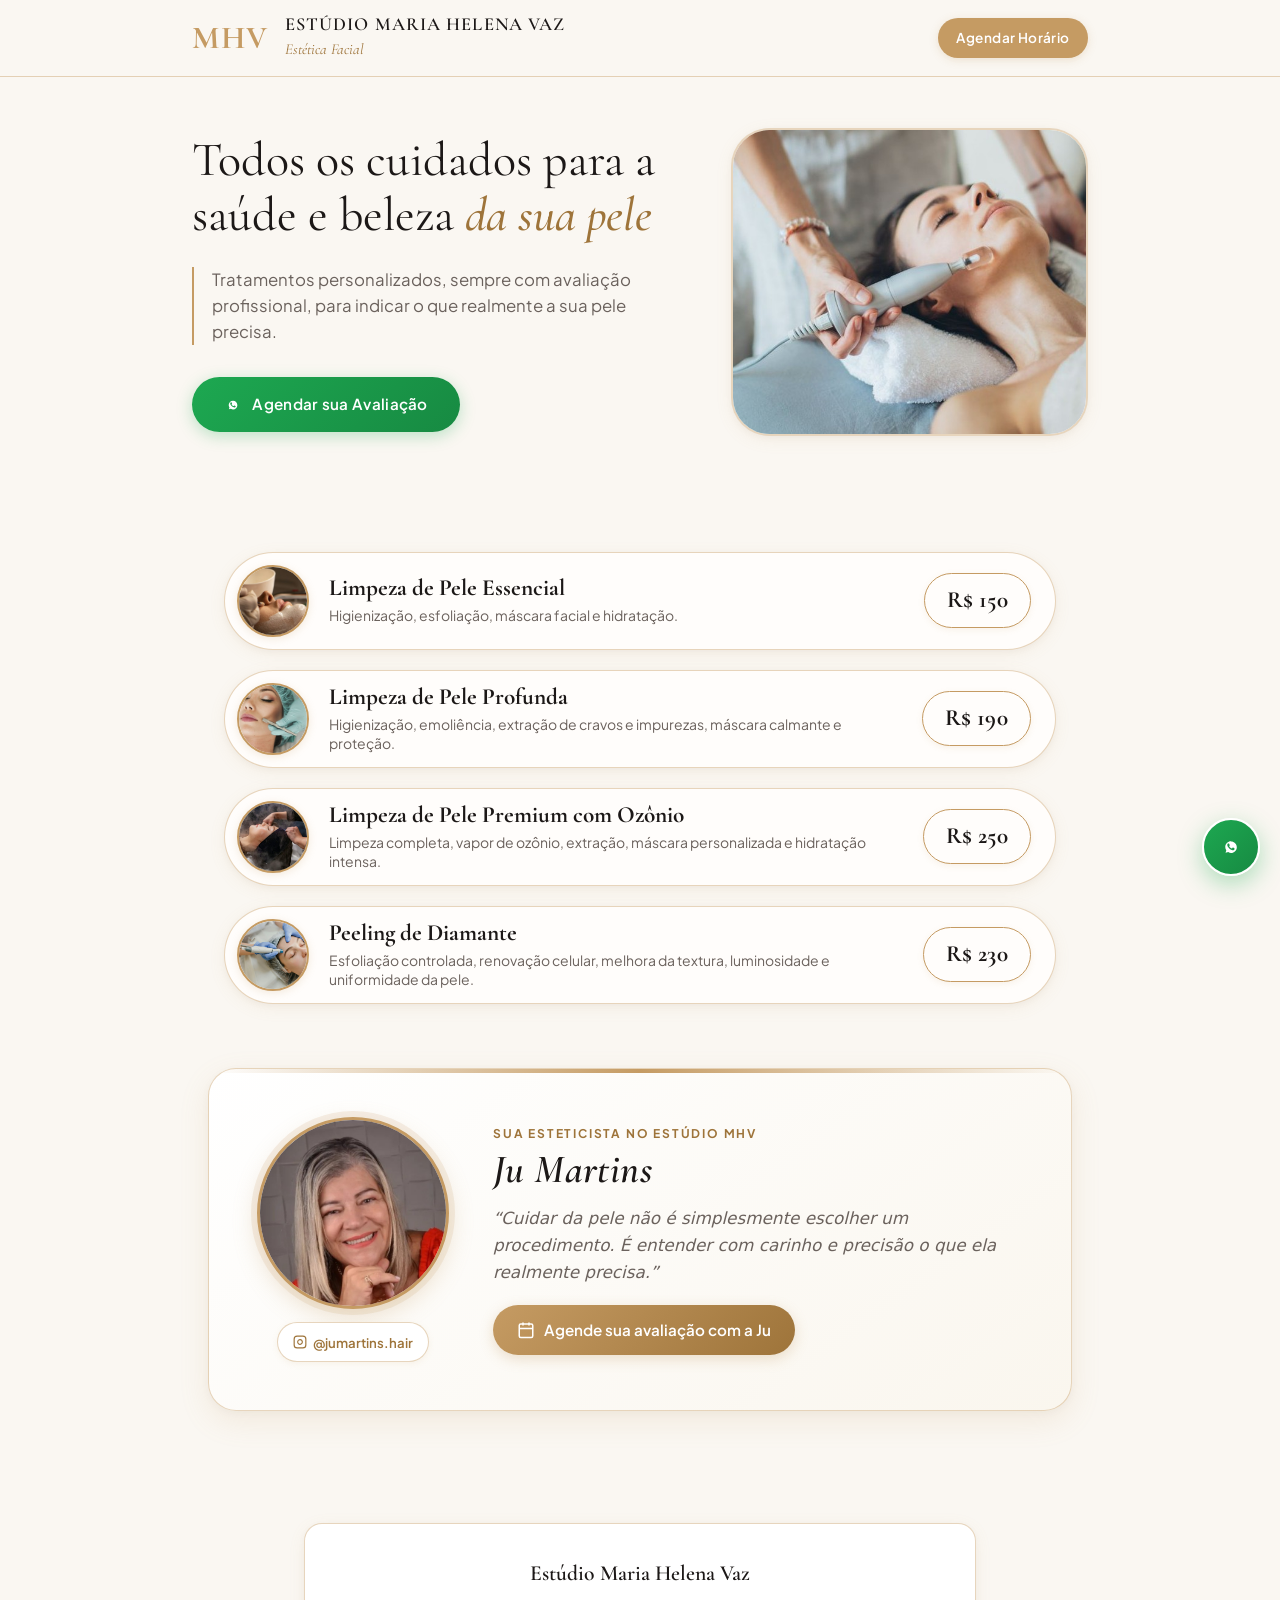
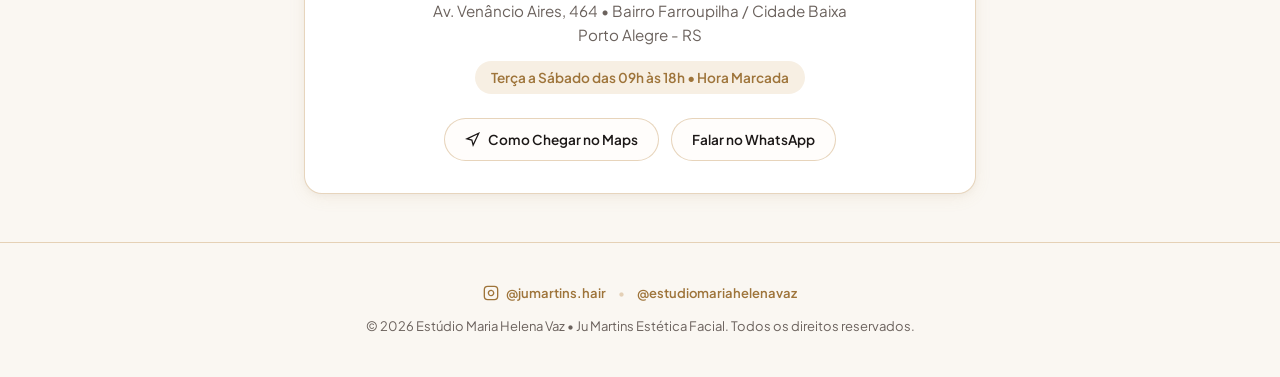
==== commit 1302e8b8: "feat: responsividade completa de 320px a 1920px (retrato e paisagem) Header - min-height no lugar de" ====
--- a/index.html
+++ b/index.html
@@ -8,12 +8,137 @@
   <meta name="description" content="Todos os cuidados para a saúde e beleza da sua pele. Tratamentos faciais personalizados com a esteticista Ju Martins no Estúdio Maria Helena Vaz.">
   <meta name="theme-color" content="#FAF7F2">
   
-  <!-- Open Graph -->
+  <!-- URL canônica (atualizar quando o domínio próprio for configurado) -->
+  <link rel="canonical" href="https://jsnetors.github.io/estudio-mhv-jumartins/">
+
+  <!-- Open Graph / Redes sociais (URLs absolutas: obrigatórias para crawlers) -->
   <meta property="og:type" content="website">
+  <meta property="og:site_name" content="Estúdio Maria Helena Vaz">
+  <meta property="og:url" content="https://jsnetors.github.io/estudio-mhv-jumartins/">
   <meta property="og:title" content="Estúdio Maria Helena Vaz | Ju Martins Estética Facial">
   <meta property="og:description" content="Todos os cuidados para a saúde e beleza da sua pele. Limpeza de pele e peeling de diamante em Porto Alegre.">
-  <meta property="og:image" content="assets/hero-facial.jpg">
+  <meta property="og:image" content="https://jsnetors.github.io/estudio-mhv-jumartins/assets/hero-facial.jpg">
+  <meta property="og:image:secure_url" content="https://jsnetors.github.io/estudio-mhv-jumartins/assets/hero-facial.jpg">
+  <meta property="og:image:width" content="580">
+  <meta property="og:image:height" content="500">
+  <meta property="og:image:alt" content="Cuidados faciais no Estúdio Maria Helena Vaz, em Porto Alegre">
   <meta property="og:locale" content="pt_BR">
+
+  <!-- Twitter / X -->
+  <meta name="twitter:card" content="summary_large_image">
+  <meta name="twitter:title" content="Estúdio Maria Helena Vaz | Ju Martins Estética Facial">
+  <meta name="twitter:description" content="Limpeza de pele e peeling de diamante com a esteticista Ju Martins, na Cidade Baixa, Porto Alegre.">
+  <meta name="twitter:image" content="https://jsnetors.github.io/estudio-mhv-jumartins/assets/hero-facial.jpg">
+
+  <!-- Dados estruturados (SEO local / Schema.org) -->
+  <script type="application/ld+json">
+  {
+    "@context": "https://schema.org",
+    "@type": "BeautySalon",
+    "@id": "https://jsnetors.github.io/estudio-mhv-jumartins/#estudio",
+    "name": "Estúdio Maria Helena Vaz | Ju Martins Estética Facial",
+    "alternateName": "Estúdio MHV",
+    "description": "Estúdio de estética facial em Porto Alegre com atendimento exclusivo com hora marcada. Limpeza de pele essencial, profunda e premium com ozônio, além de peeling de diamante.",
+    "url": "https://jsnetors.github.io/estudio-mhv-jumartins/",
+    "image": "https://jsnetors.github.io/estudio-mhv-jumartins/assets/hero-facial.jpg",
+    "telephone": "+555192513647",
+    "priceRange": "R$ 150 - R$ 250",
+    "currenciesAccepted": "BRL",
+    "address": {
+      "@type": "PostalAddress",
+      "streetAddress": "Av. Venâncio Aires, 464",
+      "addressLocality": "Porto Alegre",
+      "addressRegion": "RS",
+      "postalCode": "90040-190",
+      "addressCountry": "BR"
+    },
+    "areaServed": [
+      { "@type": "City", "name": "Porto Alegre" },
+      { "@type": "AdministrativeArea", "name": "Rio Grande do Sul" }
+    ],
+    "openingHoursSpecification": [
+      {
+        "@type": "OpeningHoursSpecification",
+        "dayOfWeek": ["Tuesday", "Wednesday", "Thursday", "Friday", "Saturday"],
+        "opens": "09:00",
+        "closes": "18:00"
+      }
+    ],
+    "sameAs": [
+      "https://www.instagram.com/jumartins.hair/",
+      "https://instagram.com/estudiomariahelenavaz"
+    ],
+    "founder": {
+      "@type": "Person",
+      "name": "Jucelia Martins",
+      "alternateName": "Ju Martins",
+      "jobTitle": "Esteticista Facial",
+      "sameAs": "https://www.instagram.com/jumartins.hair/"
+    },
+    "hasOfferCatalog": {
+      "@type": "OfferCatalog",
+      "name": "Procedimentos Faciais",
+      "itemListElement": [
+        {
+          "@type": "Offer",
+          "name": "Limpeza de Pele Essencial",
+          "price": "150",
+          "priceCurrency": "BRL",
+          "itemOffered": {
+            "@type": "Service",
+            "name": "Limpeza de Pele Essencial",
+            "description": "Higienização, esfoliação suave, máscara facial e hidratação."
+          }
+        },
+        {
+          "@type": "Offer",
+          "name": "Limpeza de Pele Profunda",
+          "price": "190",
+          "priceCurrency": "BRL",
+          "itemOffered": {
+            "@type": "Service",
+            "name": "Limpeza de Pele Profunda",
+            "description": "Higienização, emoliência, extração detalhada de cravos e impurezas e máscara calmante."
+          }
+        },
+        {
+          "@type": "Offer",
+          "name": "Limpeza de Pele Premium com Ozônio",
+          "price": "250",
+          "priceCurrency": "BRL",
+          "itemOffered": {
+            "@type": "Service",
+            "name": "Limpeza de Pele Premium com Ozônio",
+            "description": "Protocolo completo com vapor de ozônio, extração, máscara personalizada e hidratação intensa."
+          }
+        },
+        {
+          "@type": "Offer",
+          "name": "Peeling de Diamante",
+          "price": "230",
+          "priceCurrency": "BRL",
+          "itemOffered": {
+            "@type": "Service",
+            "name": "Peeling de Diamante",
+            "description": "Microdermoabrasão, renovação celular, uniformidade da textura e viço."
+          }
+        }
+      ]
+    },
+    "potentialAction": {
+      "@type": "ReserveAction",
+      "target": {
+        "@type": "EntryPoint",
+        "urlTemplate": "https://wa.me/555192513647",
+        "inLanguage": "pt-BR",
+        "actionPlatform": [
+          "https://schema.org/DesktopWebPlatform",
+          "https://schema.org/MobileWebPlatform"
+        ]
+      }
+    }
+  }
+  </script>
 
   <!-- Favicon -->
   <link rel="icon" href="data:image/svg+xml,<svg xmlns=%22http://www.w3.org/2000/svg%22 viewBox=%220%22%20100%20100%22><text y=%22.9em%22 font-size=%2290%22>✨</text></svg>">
@@ -26,36 +151,88 @@
   <!-- Preload da Foto Hero -->
   <link rel="preload" as="image" href="assets/hero-facial.jpg" fetchpriority="high">
 
-  <!-- Meta Pixel Code -->
+  <!-- ========================================================================
+       PAINEL ÚNICO DE RASTREAMENTO
+       Substitua APENAS os dois valores abaixo quando o gestor de tráfego
+       enviar os IDs. Enquanto estiverem como placeholder, nenhum script de
+       terceiros é baixado (zero requisição inútil, zero dado lixo).
+       ======================================================================== -->
   <script>
-    !function(f,b,e,v,n,t,s)
-    {if(f.fbq)return;n=f.fbq=function(){n.callMethod?
-    n.callMethod.apply(n,arguments):n.queue.push(arguments)};
-    if(!f._fbq)f._fbq=n;n.push=n;n.loaded=!0;n.version='2.0';
-    n.queue=[];t=b.createElement(e);t.async=!0;
-    t.src=v;s=b.getElementsByTagName(e)[0];
-    s.parentNode.insertBefore(t,s)}(window, document,'script',
-    'https://connect.facebook.net/en_US/fbevents.js');
-    
-    window.META_PIXEL_ID = "SEU_PIXEL_ID_AQUI"; 
-    if (window.META_PIXEL_ID && !window.META_PIXEL_ID.includes("SEU_PIXEL")) {
-      fbq('init', window.META_PIXEL_ID);
-      fbq('track', 'PageView');
-    }
+    window.SITE_TRACKING = {
+      metaPixelId: "SEU_PIXEL_ID_AQUI", // ex.: "1234567890123456" (somente dígitos)
+      ga4Id: "G-XXXXXXXXXX"             // ex.: "G-ABC123DEF4"
+    };
   </script>
-
-  <!-- Google Tag -->
-  <script async src="https://www.googletagmanager.com/gtag/js?id=G-XXXXXXXXXX"></script>
   <script>
-    window.dataLayer = window.dataLayer || [];
-    function gtag(){dataLayer.push(arguments);}
-    gtag('js', new Date());
-    gtag('config', 'G-XXXXXXXXXX', { 'send_page_view': true });
+    (function () {
+      var PIXEL_RE = /^\d{10,20}$/;
+      var GA4_RE = /^G-[A-Z0-9]{6,14}$/;
+      var PLACEHOLDER_RE = /XXXX|SEU_PIXEL|SEU_ID|PLACEHOLDER|EXEMPLO/i;
+      var cfg = window.SITE_TRACKING || {};
+      var pixelId = String(cfg.metaPixelId || "").trim();
+      var ga4Id = String(cfg.ga4Id || "").trim();
+      var hasPixel = PIXEL_RE.test(pixelId) && !PLACEHOLDER_RE.test(pixelId);
+      var hasGa = GA4_RE.test(ga4Id) && !PLACEHOLDER_RE.test(ga4Id);
+
+      // DataLayer sempre disponível (GTM e fila do gtag)
+      window.dataLayer = window.dataLayer || [];
+      window.gtag = window.gtag || function () { window.dataLayer.push(arguments); };
+
+      // Exposto para debug no console: __trackingStatus.meta / .ga4
+      window.__trackingStatus = { meta: hasPixel, ga4: hasGa };
+
+      if (hasPixel) {
+        !function (f, b, e, v, n, t, s) {
+          if (f.fbq) return;
+          n = f.fbq = function () {
+            n.callMethod ? n.callMethod.apply(n, arguments) : n.queue.push(arguments);
+          };
+          if (!f._fbq) f._fbq = n;
+          n.push = n; n.loaded = !0; n.version = "2.0"; n.queue = [];
+          t = b.createElement(e); t.async = !0; t.src = v;
+          s = b.getElementsByTagName(e)[0];
+          s.parentNode.insertBefore(t, s);
+        }(window, document, "script", "https://connect.facebook.net/en_US/fbevents.js");
+
+        fbq("init", pixelId);
+        fbq("track", "PageView");
+      }
+
+      if (hasGa) {
+        var g = document.createElement("script");
+        g.async = true;
+        g.src = "https://www.googletagmanager.com/gtag/js?id=" + encodeURIComponent(ga4Id);
+        document.head.appendChild(g);
+        window.gtag("js", new Date());
+        window.gtag("config", ga4Id, { send_page_view: true });
+      }
+
+      if (!hasPixel || !hasGa) {
+        console.warn(
+          "[tracking] IDs pendentes: " +
+          (!hasPixel ? "Meta Pixel " : "") +
+          (!hasGa ? "GA4" : "") +
+          " — os eventos continuam sendo enfileirados no dataLayer."
+        );
+      }
+    })();
   </script>
+
+  <!--
+    FALLBACK SEM JAVASCRIPT DO META PIXEL
+    Um <noscript> não pode ser condicional (o ID vive no JS), então ele fica
+    desativado até o ID definitivo existir. Ao receber o ID, descomente o
+    bloco abaixo e troque SEU_PIXEL_ID_AQUI pelo número:
+
+    <noscript>
+      <img height="1" width="1" style="display:none" alt=""
+           src="https://www.facebook.com/tr?id=SEU_PIXEL_ID_AQUI&ev=PageView&noscript=1">
+    </noscript>
+  -->
 
   <!-- Estilos -->
   <link rel="stylesheet" href="css/root.css">
-  <link rel="stylesheet" href="css/style.css">
+  <link rel="stylesheet" href="css/style.css?v=2">
 </head>
 <body>
 
@@ -72,12 +249,13 @@
         </div>
       </a>
 
-      <a href="https://wa.me/555192513647" 
+      <a href="https://wa.me/555192513647?text=Ol%C3%A1%2C%20Ju%20Martins!%20Vi%20o%20site%20do%20Est%C3%BAdio%20MHV%20e%20gostaria%20de%20verificar%20os%20hor%C3%A1rios%20dispon%C3%ADveis%20para%20um%20atendimento%20facial." 
          class="header-cta-pill js-whatsapp-trigger" 
          data-placement="header" 
          data-service="Agendamento Geral"
          aria-label="Agendar horário no WhatsApp">
-        Agendar Horário
+        <span class="cta-label-full">Agendar Horário</span>
+        <span class="cta-label-short" aria-hidden="true">Agendar</span>
       </a>
     </div>
   </header>
@@ -97,7 +275,7 @@
             <p>Tratamentos personalizados, sempre com avaliação profissional, para indicar o que realmente a sua pele precisa.</p>
           </div>
 
-          <a href="https://wa.me/555192513647" 
+          <a href="https://wa.me/555192513647?text=Ol%C3%A1%2C%20Ju%20Martins!%20Vi%20o%20site%20e%20gostaria%20de%20agendar%20uma%20avalia%C3%A7%C3%A3o%20facial%20personalizada%20no%20Est%C3%BAdio%20Maria%20Helena%20Vaz." 
              class="btn-gold-action js-whatsapp-trigger" 
              data-placement="hero_primary" 
              data-service="Avaliação Geral">
@@ -113,8 +291,8 @@
                alt="Cuidados faciais no Estúdio Maria Helena Vaz" 
                fetchpriority="high"
                loading="eager" 
-               width="390" 
-               height="340">
+               width="580" 
+               height="500">
         </div>
       </div>
     </section>
@@ -272,7 +450,7 @@
               </svg>
               Como Chegar no Maps
             </a>
-            <a href="https://wa.me/555192513647" 
+            <a href="https://wa.me/555192513647?text=Ol%C3%A1%2C%20Ju!%20Gostaria%20de%20saber%20mais%20sobre%20o%20Est%C3%BAdio%20MHV%20e%20como%20chegar%20at%C3%A9%20voc%C3%AAs%20(Av.%20Ven%C3%A2ncio%20Aires%2C%20464)." 
                class="btn-pill-light js-whatsapp-trigger" 
                data-placement="location_strip" 
                data-service="Dúvidas de Localização">
@@ -317,7 +495,7 @@
        6. BOTÃO FLUTUANTE DE WHATSAPP
        ======================================================================== -->
   <div class="floating-whatsapp">
-    <a href="https://wa.me/555192513647" 
+    <a href="https://wa.me/555192513647?text=Ol%C3%A1%2C%20Ju%20Martins!%20Vi%20o%20site%20e%20gostaria%20de%20agendar%20um%20hor%C3%A1rio%20no%20Est%C3%BAdio%20Maria%20Helena%20Vaz." 
        class="floating-btn js-whatsapp-trigger" 
        data-placement="floating_button" 
        data-service="WhatsApp Flutuante" 
--- a/css/style.css
+++ b/css/style.css
@@ -8,7 +8,7 @@
   width: 100%;
   max-width: 54rem; /* 864px - Formato elegante e focado */
   margin: 0 auto;
-  padding: 0 clamp(1.25rem, 4vw, 2rem);
+  padding: 0 clamp(1rem, 4vw, 2rem);
 }
 
 /* --------------------------------------------------------------------------
@@ -30,19 +30,23 @@
   display: flex;
   align-items: center;
   justify-content: space-between;
-  height: 4.75rem;
+  gap: clamp(0.5rem, 2vw, 1.5rem);
+  min-height: 4.75rem;
+  padding-block: 0.5rem;
 }
 
 .brand-header-link {
   display: flex;
   align-items: center;
-  gap: 1rem;
+  gap: clamp(0.45rem, 1.4vw, 1rem);
+  min-width: 0;
+  min-height: 2.5rem;
 }
 
 /* Monograma Dourado MHV */
 .brand-monogram {
   font-family: var(--font-serif);
-  font-size: 2rem;
+  font-size: clamp(1.4rem, 4.6vw, 2rem);
   font-weight: 700;
   color: var(--gold-primary);
   letter-spacing: 0.05em;
@@ -52,21 +56,23 @@
 .brand-text-col {
   display: flex;
   flex-direction: column;
+  min-width: 0;
 }
 
 .brand-title {
   font-family: var(--font-serif);
-  font-size: clamp(0.82rem, 3.2vw, 1.15rem);
-  font-weight: 600;
-  letter-spacing: 0.08em;
+  font-size: clamp(0.64rem, 2.9vw, 1.15rem);
+  font-weight: 600;
+  letter-spacing: 0.06em;
   color: var(--text-dark);
   text-transform: uppercase;
   line-height: 1.15;
+  text-wrap: balance; /* distribui as linhas do wordmark em telas estreitas */
 }
 
 .brand-sub {
   font-family: var(--font-serif);
-  font-size: clamp(0.72rem, 2.6vw, 0.95rem);
+  font-size: clamp(0.58rem, 2.4vw, 0.95rem);
   font-style: italic;
   color: var(--gold-dark);
   margin-top: 0.1rem;
@@ -75,11 +81,14 @@
 .header-cta-pill {
   display: inline-flex;
   align-items: center;
+  justify-content: center;
   gap: 0.45rem;
-  font-size: clamp(0.75rem, 2.4vw, 0.85rem);
+  flex: 0 0 auto;
+  min-height: 2.5rem;
+  font-size: clamp(0.68rem, 2.4vw, 0.85rem);
   font-weight: 600;
   letter-spacing: 0.03em;
-  padding: 0.5rem clamp(0.75rem, 2.5vw, 1.15rem);
+  padding: 0.5rem clamp(0.7rem, 2.4vw, 1.15rem);
   white-space: nowrap;
   border-radius: var(--radius-pill);
   background: var(--gold-primary);
@@ -88,6 +97,11 @@
   transition: all 0.2s ease;
 }
 
+/* Rótulo curto do CTA: assumido apenas em telas muito estreitas */
+.cta-label-short {
+  display: none;
+}
+
 .header-cta-pill:hover {
   background: var(--gold-dark);
   transform: translateY(-1px);
@@ -121,6 +135,7 @@
   line-height: 1.15;
   color: var(--text-dark);
   margin-bottom: 1.5rem;
+  text-wrap: balance;
 }
 
 /* Destaque "da sua pele" com estilo do criativo */
@@ -359,6 +374,7 @@
   display: inline-flex;
   align-items: center;
   gap: 0.4rem;
+  min-height: 2.5rem;
   font-size: 0.825rem;
   font-weight: 600;
   color: var(--gold-dark);
@@ -495,6 +511,7 @@
   display: inline-flex;
   align-items: center;
   gap: 0.45rem;
+  min-height: 2.5rem;
   font-size: 0.85rem;
   font-weight: 600;
   padding: 0.6rem 1.25rem;
@@ -581,16 +598,33 @@
 }
 
 /* --------------------------------------------------------------------------
-   8. MEDIA QUERIES (DESKTOP & MOBILE)
+   8. RESPONSIVIDADE POR DISPOSITIVO
+   Faixas cobertas: 320 | 360-430 (padrão iOS/Android) | 480-640 (phablets)
+   768-834 (tablet retrato) | 1024-1199 (tablet paisagem) | 1200-1439 (laptop)
+   | 1440+ (desktop grande)
    -------------------------------------------------------------------------- */
-@media (min-width: 48rem) {
-  .hero-grid {
-    grid-template-columns: 1.15fr 0.85fr;
-    gap: 3.5rem;
-  }
-}
-
-/* Ajuste Elegante para Telas Menores (Mobile / iPhone) */
+
+/* --- 8.1 Telas muito estreitas (iPhone SE 1ª geração = 320px) ------------- */
+@media (max-width: 23.74rem) {
+  .cta-label-full {
+    display: none;
+  }
+
+  .cta-label-short {
+    display: inline;
+  }
+
+  .brand-title {
+    font-size: 0.66rem;
+    letter-spacing: 0.05em;
+  }
+
+  .brand-sub {
+    font-size: 0.6rem;
+  }
+}
+
+/* --- 8.2 Mobile e tablet retrato: cápsulas viram cards --------------------- */
 @media (max-width: 47.9rem) {
   .treatment-capsule {
     border-radius: 24px; /* Em telas menores, a cápsula vira um card arredondado suave */
@@ -630,4 +664,135 @@
     width: 100%;
     justify-content: center;
   }
-}
+
+  /* Alvos de toque: mínimo de 40px de altura (iOS/Android) */
+  .footer-social {
+    min-height: 2.5rem;
+    padding-inline: 0.25rem;
+  }
+
+  .location-btn-row .btn-pill-light {
+    min-height: 2.5rem;
+  }
+}
+
+/* --- 8.3 Tablet retrato em diante: hero em duas colunas -------------------- */
+@media (min-width: 48rem) {
+  .hero-grid {
+    grid-template-columns: 1.15fr 0.85fr;
+    gap: 3.5rem;
+  }
+}
+
+/* --- 8.4 Tablet paisagem / laptop ------------------------------------------ */
+@media (min-width: 64rem) {
+  .site-container {
+    max-width: 60rem;
+  }
+
+  /* O container cresce menos que a viewport aqui: trava o título em ~43–48px
+     para evitar a terceira linha órfã ("pele") em 1024–1199px */
+  .hero-title {
+    font-size: clamp(2.5rem, 4.2vw, 3rem);
+  }
+
+  .treatments-list {
+    max-width: 52rem;
+  }
+
+  .professional-spotlight {
+    max-width: 54rem;
+  }
+
+  .location-box {
+    max-width: 42rem;
+  }
+
+  .hero-section {
+    padding-top: clamp(3rem, 4vw, 4.5rem);
+    padding-bottom: clamp(3rem, 4vw, 4.5rem);
+  }
+}
+
+/* --- 8.5 Desktop grande ---------------------------------------------------- */
+@media (min-width: 90rem) {
+  .site-container {
+    max-width: 68rem;
+  }
+
+  .hero-title {
+    font-size: clamp(3rem, 3.9vw, 3.5rem);
+  }
+
+  .treatments-list {
+    max-width: 58rem;
+  }
+
+  .professional-spotlight {
+    max-width: 60rem;
+  }
+
+  .hero-grid {
+    gap: 4.5rem;
+  }
+
+  .hero-image-frame {
+    max-width: 26rem;
+  }
+}
+
+/* --- 8.6 Viewports baixos (celular deitado / janela achatada) --------------
+   Em 844x390 o header fixo consumia 20% da tela e empurrava o CTA primário
+   para fora da dobra. Compacta header, hero e título para manter a conversão
+   visível sem rolar. */
+@media (max-height: 34rem) {
+  .header-inner {
+    min-height: 3.5rem;
+    padding-block: 0.35rem;
+  }
+
+  .brand-monogram {
+    font-size: 1.5rem;
+  }
+
+  .brand-sub {
+    display: none;
+  }
+
+  .hero-section {
+    padding-top: 1.5rem;
+    padding-bottom: 1.75rem;
+  }
+
+  .hero-title {
+    font-size: clamp(1.75rem, 3.6vw, 2.75rem);
+    margin-bottom: 0.9rem;
+  }
+
+  .hero-bar-text {
+    margin-bottom: 1.1rem;
+  }
+
+  .hero-grid {
+    gap: 1.75rem;
+  }
+
+  .hero-image-frame {
+    max-width: 20rem;
+  }
+}
+
+/* --- 8.7 Preferência por menos movimento ---------------------------------- */
+@media (prefers-reduced-motion: reduce) {
+  html {
+    scroll-behavior: auto;
+  }
+
+  *,
+  *::before,
+  *::after {
+    animation-duration: 0.01ms !important;
+    animation-iteration-count: 1 !important;
+    transition-duration: 0.01ms !important;
+  }
+}
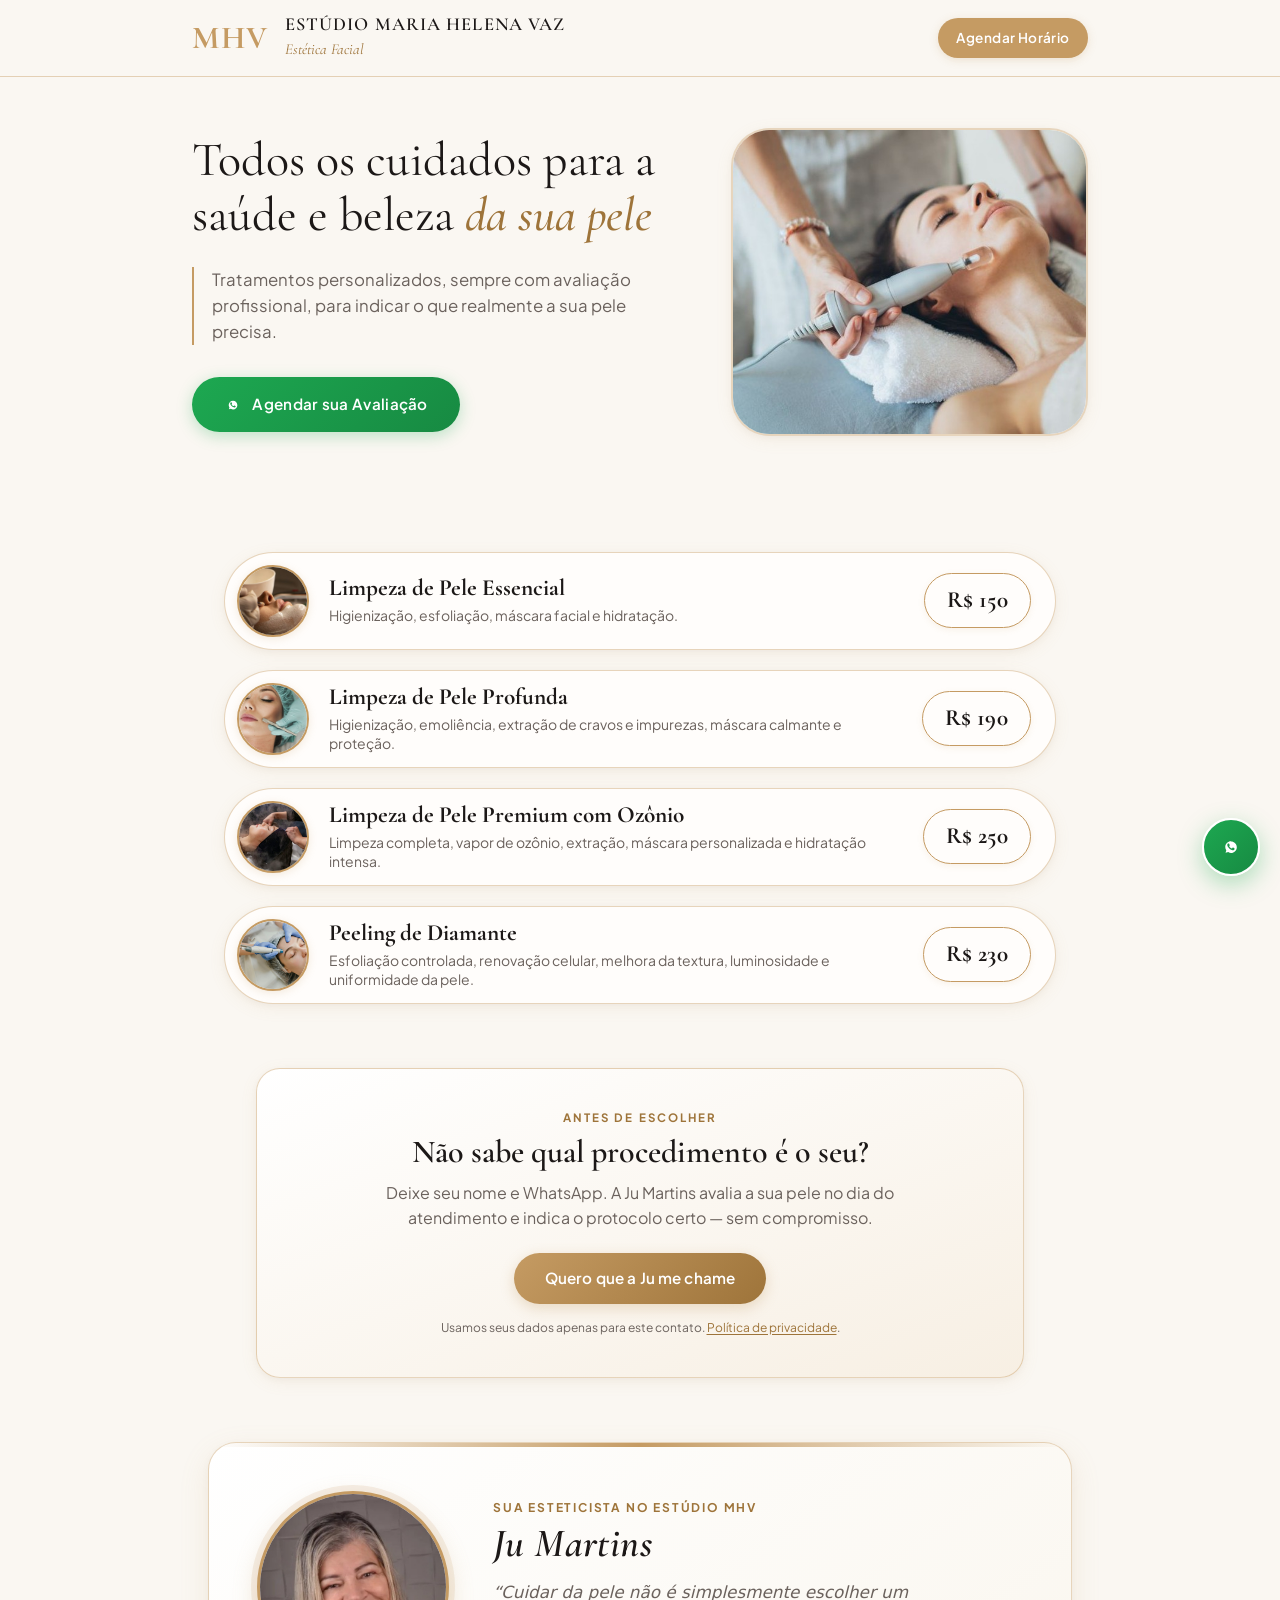
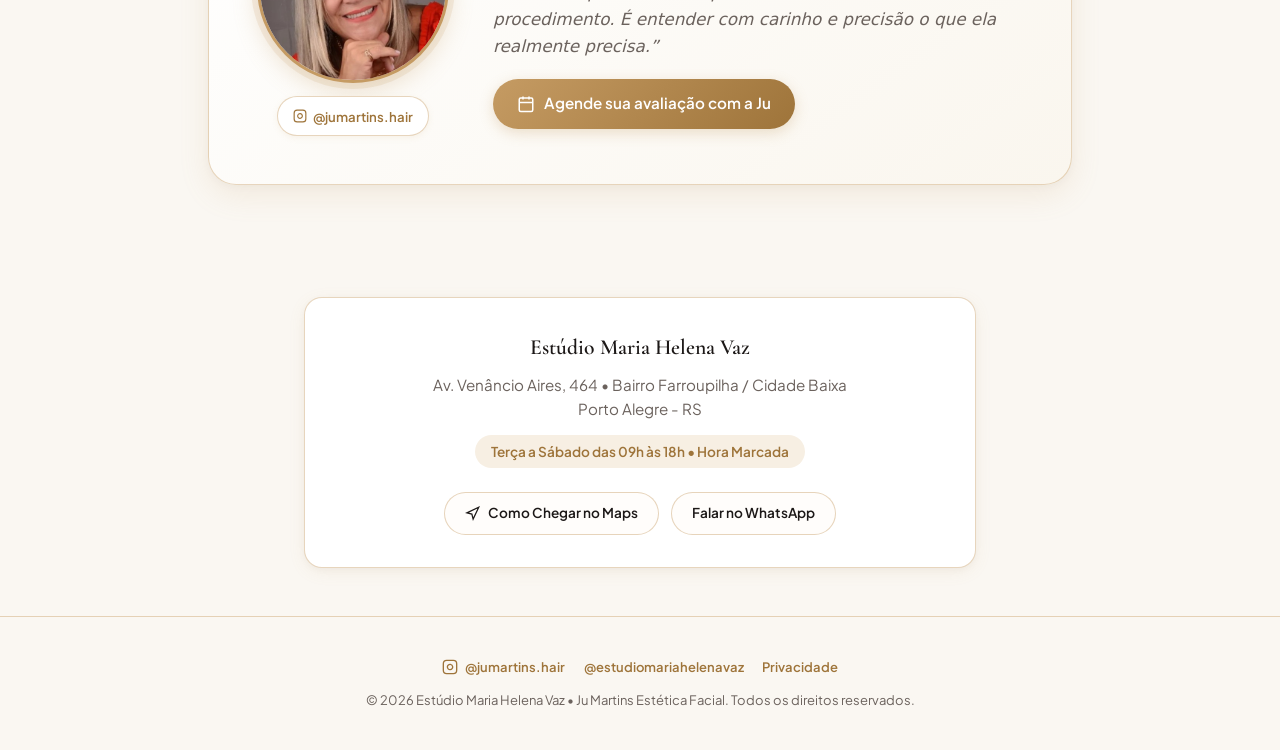
==== commit 016e3dd2: "feat: captacao via Instagram com origem rastreada e formulario LGPD Origem de campanha - js/main.js " ====
--- a/index.html
+++ b/index.html
@@ -164,6 +164,14 @@
     };
   </script>
   <script>
+    window.SITE_LEADS = {
+      // URL do Web App do Google Apps Script (passo a passo em backend/README.md).
+      // Vazio = o formulário envia o contato direto para o WhatsApp, sem perder lead.
+      endpoint: "",
+      consentVersion: "1.0"
+    };
+  </script>
+  <script>
     (function () {
       var PIXEL_RE = /^\d{10,20}$/;
       var GA4_RE = /^G-[A-Z0-9]{6,14}$/;
@@ -232,7 +240,7 @@
 
   <!-- Estilos -->
   <link rel="stylesheet" href="css/root.css">
-  <link rel="stylesheet" href="css/style.css?v=2">
+  <link rel="stylesheet" href="css/style.css?v=3">
 </head>
 <body>
 
@@ -379,6 +387,30 @@
             <div class="capsule-price-pill">R$ 230</div>
           </a>
         </div>
+
+        <!-- ==================================================================
+             CAPTURA DE CONTATO (caminho secundário, para quem não quer
+             iniciar a conversa no WhatsApp agora)
+             ================================================================== -->
+        <section class="lead-strip" id="orientacao" aria-labelledby="lead-title">
+          <div class="lead-card">
+            <p class="lead-eyebrow">Antes de escolher</p>
+            <h2 class="lead-title" id="lead-title">Não sabe qual procedimento é o seu?</h2>
+            <p class="lead-text">
+              Deixe seu nome e WhatsApp. A Ju Martins avalia a sua pele no dia do atendimento
+              e indica o protocolo certo — sem compromisso.
+            </p>
+            <a href="https://wa.me/555192513647?text=Ol%C3%A1%2C%20Ju!%20Gostaria%20de%20uma%20orienta%C3%A7%C3%A3o%20sobre%20qual%20procedimento%20%C3%A9%20ideal%20para%20mim."
+               class="lead-open"
+               data-open-lead>
+              Quero que a Ju me chame
+            </a>
+            <p class="lead-privacy">
+              Usamos seus dados apenas para este contato.
+              <a href="politica-de-privacidade.html">Política de privacidade</a>.
+            </p>
+          </div>
+        </section>
 
         <!-- Seção de Destaque Oficial da Esteticista Ju Martins -->
         <div class="professional-spotlight" id="sobre-ju">
@@ -479,20 +511,99 @@
           </svg>
           <span>@jumartins.hair</span>
         </a>
-        <span class="footer-divider">&bull;</span>
         <a href="https://instagram.com/estudiomariahelenavaz" 
            target="_blank" 
            rel="noopener noreferrer" 
            class="footer-social">
           <span>@estudiomariahelenavaz</span>
         </a>
+        <a href="politica-de-privacidade.html" class="footer-social">Privacidade</a>
       </div>
       <p>&copy; <span id="year">2026</span> Estúdio Maria Helena Vaz &bull; Ju Martins Estética Facial. Todos os direitos reservados.</p>
     </div>
   </footer>
 
   <!-- ========================================================================
-       6. BOTÃO FLUTUANTE DE WHATSAPP
+       6. DIÁLOGO DE CAPTURA DE CONTATO (LGPD)
+       ======================================================================== -->
+  <dialog class="lead-dialog" id="lead-dialog" aria-labelledby="lead-dialog-title">
+    <div class="lead-dialog-inner">
+      <button type="button" class="lead-close" data-close-lead aria-label="Fechar formulário">
+        <svg width="18" height="18" viewBox="0 0 24 24" fill="none" stroke="currentColor" stroke-width="2" aria-hidden="true">
+          <line x1="18" y1="6" x2="6" y2="18"></line>
+          <line x1="6" y1="6" x2="18" y2="18"></line>
+        </svg>
+      </button>
+
+      <form class="lead-form" id="lead-form" novalidate>
+        <p class="lead-eyebrow">Contato direto com a Ju</p>
+        <h2 class="lead-dialog-title" id="lead-dialog-title">Deixe seu WhatsApp</h2>
+        <p class="lead-dialog-sub">A Ju te chama para entender a sua pele e indicar o procedimento ideal.</p>
+
+        <div class="lead-field">
+          <label for="lead-nome">Seu nome</label>
+          <input id="lead-nome" name="nome" type="text" autocomplete="name" required maxlength="80" placeholder="Como podemos te chamar?">
+        </div>
+
+        <div class="lead-field">
+          <label for="lead-whatsapp">WhatsApp com DDD</label>
+          <input id="lead-whatsapp" name="whatsapp" type="tel" inputmode="tel" autocomplete="tel-national" required maxlength="16" placeholder="(51) 99999-9999">
+        </div>
+
+        <div class="lead-field">
+          <label for="lead-procedimento">Procedimento de interesse</label>
+          <select id="lead-procedimento" name="procedimento">
+            <option value="">Ainda não sei</option>
+            <option>Limpeza de Pele Essencial</option>
+            <option>Limpeza de Pele Profunda</option>
+            <option>Limpeza de Pele Premium com Ozônio</option>
+            <option>Peeling de Diamante</option>
+          </select>
+        </div>
+
+        <div class="lead-field lead-field-consent">
+          <label class="lead-consent" for="lead-consent">
+            <input id="lead-consent" type="checkbox" name="consent" required>
+            <span>
+              Autorizo a Ju Martins a entrar em contato por WhatsApp sobre este atendimento.
+              Meus dados não são compartilhados com terceiros.
+              <a href="politica-de-privacidade.html" target="_blank" rel="noopener">Política de privacidade</a>.
+            </span>
+          </label>
+        </div>
+
+        <!-- Honeypot anti-spam: invisível para humanos -->
+        <div class="lead-hp" aria-hidden="true">
+          <label for="lead-website">Não preencha este campo</label>
+          <input id="lead-website" name="website" type="text" tabindex="-1" autocomplete="off">
+        </div>
+
+        <p class="lead-error" role="alert" hidden></p>
+
+        <button type="submit" class="lead-submit">Quero ser chamada</button>
+
+        <p class="lead-alt">
+          Prefere agora?
+          <a href="https://wa.me/555192513647?text=Ol%C3%A1%2C%20Ju!%20Gostaria%20de%20uma%20orienta%C3%A7%C3%A3o%20sobre%20qual%20procedimento%20%C3%A9%20ideal%20para%20mim."
+             class="js-whatsapp-trigger"
+             data-placement="lead_dialog"
+             data-service="Orientação pelo WhatsApp">Chamar no WhatsApp</a>
+        </p>
+      </form>
+
+      <div class="lead-success" hidden>
+        <p class="lead-success-title">Recebido!</p>
+        <p class="lead-success-text"></p>
+        <a class="lead-success-whatsapp" href="https://wa.me/555192513647?text=Ol%C3%A1%2C%20Ju!%20Preenchi%20o%20formul%C3%A1rio%20no%20site%20e%20gostaria%20de%20falar%20sobre%20o%20meu%20atendimento." target="_blank" rel="noopener">
+          Abrir o WhatsApp
+        </a>
+        <button type="button" class="lead-success-close" data-close-lead>Fechar</button>
+      </div>
+    </div>
+  </dialog>
+
+  <!-- ========================================================================
+       7. BOTÃO FLUTUANTE DE WHATSAPP
        ======================================================================== -->
   <div class="floating-whatsapp">
     <a href="https://wa.me/555192513647?text=Ol%C3%A1%2C%20Ju%20Martins!%20Vi%20o%20site%20e%20gostaria%20de%20agendar%20um%20hor%C3%A1rio%20no%20Est%C3%BAdio%20Maria%20Helena%20Vaz." 
@@ -508,6 +619,7 @@
 
   <!-- Scripts -->
   <script src="js/main.js" defer></script>
+  <script src="js/lead-form.js" defer></script>
   <script>
     document.addEventListener("DOMContentLoaded", function() {
       var yr = document.getElementById("year");
--- a/css/root.css
+++ b/css/root.css
@@ -60,6 +60,11 @@
   height: auto;
 }
 
+/* Garante que o atributo hidden vença os display:flex/grid dos componentes */
+[hidden] {
+  display: none !important;
+}
+
 a {
   color: inherit;
   text-decoration: none;
--- a/css/style.css
+++ b/css/style.css
@@ -549,7 +549,7 @@
   align-items: center;
   flex-wrap: wrap;
   justify-content: center;
-  gap: 0.75rem;
+  gap: 0.5rem 1.15rem;
 }
 
 .footer-social {
@@ -796,3 +796,352 @@
     transition-duration: 0.01ms !important;
   }
 }
+
+/* --------------------------------------------------------------------------
+   9. CAPTURA DE CONTATO (LEAD)
+   Caminho secundário de conversão: quem não quer abrir o WhatsApp agora deixa
+   nome e número, com consentimento explícito (LGPD).
+   -------------------------------------------------------------------------- */
+.lead-strip {
+  margin-top: clamp(2.5rem, 5vw, 4rem);
+}
+
+.lead-card {
+  max-width: 48rem;
+  margin: 0 auto;
+  padding: clamp(1.75rem, 4vw, 2.5rem);
+  text-align: center;
+  background: linear-gradient(160deg, #FFFFFF 0%, #F7EFE3 100%);
+  border: 1px solid var(--gold-border);
+  border-radius: 24px;
+  box-shadow: var(--shadow-card);
+}
+
+.lead-eyebrow {
+  font-size: 0.72rem;
+  font-weight: 700;
+  letter-spacing: 0.18em;
+  text-transform: uppercase;
+  color: var(--gold-dark);
+}
+
+.lead-title {
+  margin-top: 0.45rem;
+  font-family: var(--font-serif);
+  font-size: clamp(1.55rem, 3.2vw, 2rem);
+  font-weight: 600;
+  line-height: 1.15;
+  color: var(--text-dark);
+  text-wrap: balance;
+}
+
+.lead-text {
+  max-width: 34rem;
+  margin: 0.65rem auto 1.35rem;
+  font-size: clamp(0.92rem, 1.7vw, 1rem);
+  line-height: 1.55;
+  color: var(--text-muted);
+}
+
+.lead-open {
+  display: inline-flex;
+  align-items: center;
+  justify-content: center;
+  min-height: 3rem;
+  padding: 0.85rem 1.9rem;
+  border-radius: var(--radius-pill);
+  background: linear-gradient(135deg, var(--gold-primary) 0%, var(--gold-dark) 100%);
+  color: #FFFFFF;
+  font-size: 0.95rem;
+  font-weight: 600;
+  letter-spacing: 0.01em;
+  box-shadow: 0 4px 14px rgba(197, 155, 99, 0.32);
+  transition: transform 0.2s ease, box-shadow 0.2s ease;
+}
+
+.lead-open:hover,
+.lead-open:focus-visible {
+  transform: translateY(-2px);
+  box-shadow: 0 6px 18px rgba(197, 155, 99, 0.42);
+}
+
+.lead-privacy {
+  margin-top: 0.9rem;
+  font-size: 0.75rem;
+  line-height: 1.5;
+  color: var(--text-muted);
+}
+
+.lead-privacy a {
+  color: var(--gold-dark);
+  text-decoration: underline;
+  text-underline-offset: 2px;
+}
+
+/* --- 9.1 Diálogo ---------------------------------------------------------- */
+.lead-dialog {
+  width: 100%;
+  max-width: min(30rem, calc(100vw - 2rem));
+  padding: 0;
+  border: none;
+  background: transparent;
+  color: var(--text-dark);
+}
+
+.lead-dialog::backdrop {
+  background: rgba(28, 24, 23, 0.55);
+  backdrop-filter: blur(3px);
+  -webkit-backdrop-filter: blur(3px);
+}
+
+.lead-dialog-inner {
+  position: relative;
+  padding: clamp(1.5rem, 4vw, 2rem);
+  background: var(--bg-card);
+  border: 1px solid var(--gold-border);
+  border-radius: 24px;
+  box-shadow: 0 24px 60px rgba(28, 24, 23, 0.28);
+}
+
+/* Fallback para navegadores sem suporte a <dialog> */
+.lead-dialog.is-fallback-open {
+  position: fixed;
+  inset: 0;
+  z-index: 1000;
+  display: grid;
+  place-items: center;
+  width: 100%;
+  max-width: none;
+  padding: 1rem;
+  background: rgba(28, 24, 23, 0.55);
+}
+
+.lead-close {
+  position: absolute;
+  top: 0.9rem;
+  right: 0.9rem;
+  display: grid;
+  place-items: center;
+  width: 2.25rem;
+  height: 2.25rem;
+  border-radius: 50%;
+  background: var(--gold-light);
+  color: var(--text-muted);
+  transition: color 0.2s ease, background 0.2s ease;
+}
+
+.lead-close:hover,
+.lead-close:focus-visible {
+  background: #F0E4D2;
+  color: var(--text-dark);
+}
+
+.lead-dialog-title {
+  font-family: var(--font-serif);
+  font-size: clamp(1.6rem, 4vw, 2rem);
+  font-weight: 600;
+  line-height: 1.15;
+}
+
+.lead-dialog-sub {
+  margin: 0.4rem 0 1.25rem;
+  font-size: 0.92rem;
+  line-height: 1.5;
+  color: var(--text-muted);
+}
+
+.lead-form {
+  display: flex;
+  flex-direction: column;
+  gap: 0.85rem;
+}
+
+.lead-field {
+  display: flex;
+  flex-direction: column;
+  gap: 0.35rem;
+}
+
+.lead-field > label {
+  font-size: 0.8rem;
+  font-weight: 600;
+  color: var(--text-dark);
+}
+
+.lead-field input,
+.lead-field select {
+  width: 100%;
+  min-height: 2.75rem;
+  padding: 0.7rem 0.9rem;
+  border: 1px solid var(--gold-border);
+  border-radius: 12px;
+  background: #FFFDFB;
+  font-family: inherit;
+  font-size: 0.95rem;
+  color: var(--text-dark);
+}
+
+.lead-field input::placeholder {
+  color: #A79C93;
+}
+
+.lead-field input:focus-visible,
+.lead-field select:focus-visible {
+  outline: 2px solid var(--gold-dark);
+  outline-offset: 1px;
+  border-color: var(--gold-dark);
+}
+
+.lead-field.has-error input,
+.lead-field.has-error select {
+  border-color: #B3261E;
+  background: #FFF6F5;
+}
+
+.lead-field-consent {
+  margin-top: 0.15rem;
+}
+
+.lead-consent {
+  display: flex;
+  align-items: flex-start;
+  gap: 0.6rem;
+  font-size: 0.78rem;
+  font-weight: 400;
+  line-height: 1.45;
+  color: var(--text-muted);
+}
+
+.lead-consent input {
+  flex: 0 0 auto;
+  width: 1.15rem;
+  height: 1.15rem;
+  min-height: 0;
+  margin-top: 0.15rem;
+  accent-color: var(--gold-dark);
+}
+
+.lead-consent a {
+  color: var(--gold-dark);
+  text-decoration: underline;
+  text-underline-offset: 2px;
+}
+
+.lead-hp {
+  position: absolute;
+  left: -9999px;
+  width: 1px;
+  height: 1px;
+  overflow: hidden;
+}
+
+.lead-error {
+  font-size: 0.82rem;
+  font-weight: 600;
+  color: #B3261E;
+}
+
+.lead-submit {
+  min-height: 3rem;
+  border-radius: var(--radius-pill);
+  background: linear-gradient(135deg, #1DA851 0%, #178A42 100%);
+  color: #FFFFFF;
+  font-size: 0.95rem;
+  font-weight: 600;
+  box-shadow: 0 4px 16px rgba(29, 168, 81, 0.28);
+  transition: transform 0.2s ease, opacity 0.2s ease;
+}
+
+.lead-submit:hover:not(:disabled) {
+  transform: translateY(-1px);
+}
+
+.lead-submit:disabled {
+  opacity: 0.65;
+  cursor: progress;
+}
+
+.lead-alt {
+  text-align: center;
+  font-size: 0.8rem;
+  color: var(--text-muted);
+}
+
+.lead-alt a {
+  color: var(--gold-dark);
+  font-weight: 600;
+  text-decoration: underline;
+  text-underline-offset: 2px;
+}
+
+.lead-success {
+  display: flex;
+  flex-direction: column;
+  align-items: center;
+  gap: 0.75rem;
+  padding-top: 0.5rem;
+  text-align: center;
+}
+
+.lead-success-title {
+  font-family: var(--font-serif);
+  font-size: 1.75rem;
+  font-weight: 600;
+  color: var(--gold-dark);
+}
+
+.lead-success-text {
+  font-size: 0.92rem;
+  line-height: 1.55;
+  color: var(--text-muted);
+}
+
+.lead-success-whatsapp {
+  display: inline-flex;
+  align-items: center;
+  justify-content: center;
+  min-height: 2.85rem;
+  padding: 0.7rem 1.6rem;
+  border-radius: var(--radius-pill);
+  border: 1.5px solid var(--gold-primary);
+  color: var(--gold-dark);
+  font-size: 0.9rem;
+  font-weight: 600;
+}
+
+.lead-success-close {
+  min-height: 2.5rem;
+  padding: 0.4rem 1rem;
+  font-size: 0.82rem;
+  color: var(--text-muted);
+  text-decoration: underline;
+  text-underline-offset: 2px;
+}
+
+/* Trava o scroll do fundo enquanto o diálogo está aberto */
+body.has-lead-open {
+  overflow: hidden;
+}
+
+/* --- 9.2 Ajustes mobile do diálogo ---------------------------------------- */
+@media (max-width: 47.9rem) {
+  .lead-card {
+    padding: 1.6rem 1.15rem;
+    border-radius: 20px;
+  }
+
+  .lead-open {
+    width: 100%;
+  }
+
+  .lead-dialog {
+    max-width: calc(100vw - 1.25rem);
+  }
+
+  .lead-dialog-inner {
+    max-height: calc(100dvh - 2rem);
+    overflow-y: auto;
+    padding: 1.4rem 1.15rem;
+    border-radius: 20px;
+  }
+}
